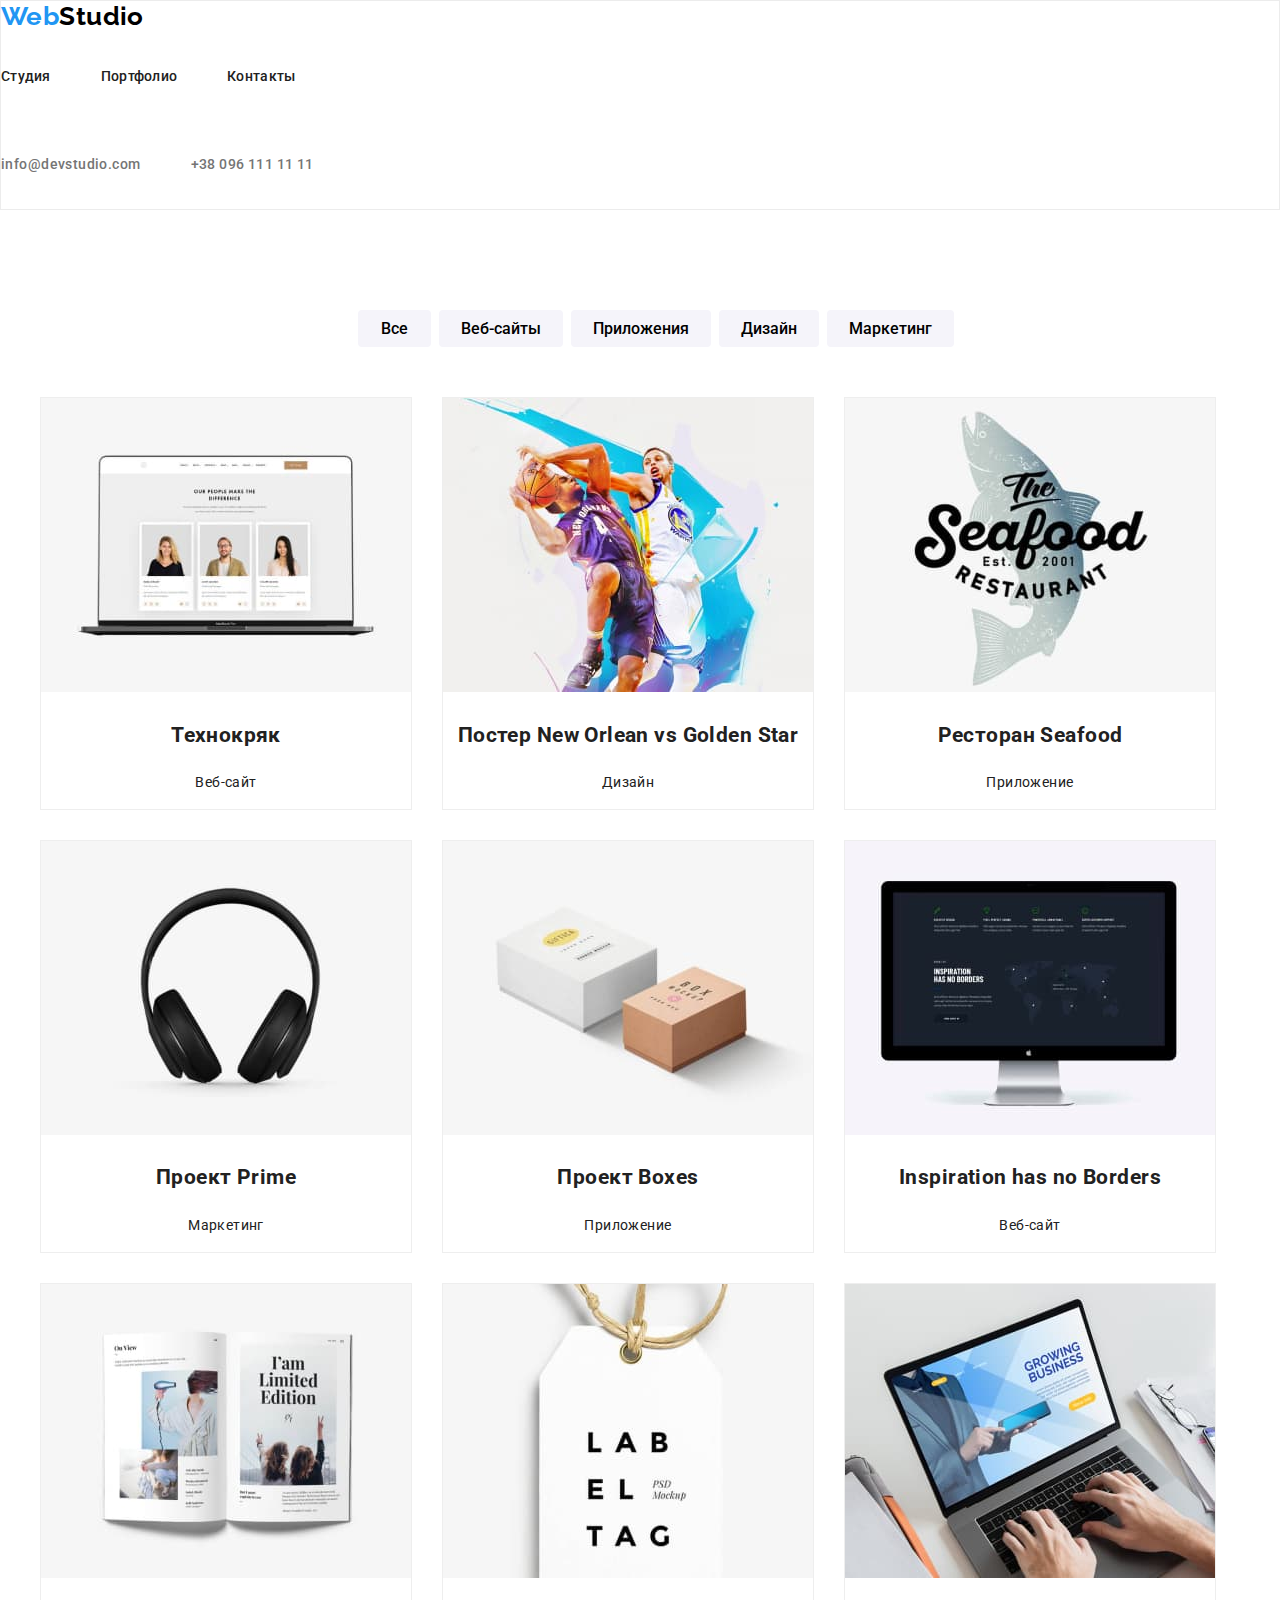
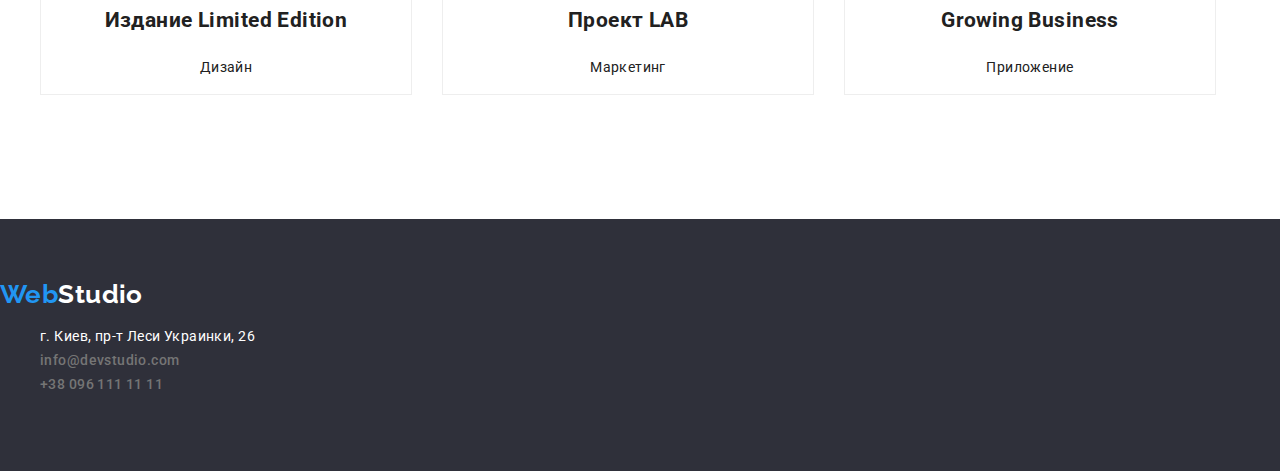
==== portfolio.html @ 0e5ea3fd "change css" ====
<!DOCTYPE html>
<html lang="en">
<head>
    <meta charset="UTF-8">
    <meta http-equiv="X-UA-Compatible" content="IE=edge">
    <meta name="viewport" content="width=device-width, initial-scale=1.0">
    <title>Document</title>
    <link rel="preconnect" href="https://fonts.googleapis.com">
    <link rel="preconnect" href="https://fonts.gstatic.com" crossorigin>
    <link href="https://fonts.googleapis.com/css2?family=Raleway:wght@700&family=Roboto:wght@400;500;700;900&display=swap" rel="stylesheet">
    <link rel="stylesheet" href="https://cdnjs.cloudflare.com/ajax/libs/modern-normalize/1.1.0/modern-normalize.min.css">
    <link rel="stylesheet" href="./css/styles.css">
</head>
<body>
    <header class="header-redact">
        <div class="container">
            <nav>
                <a href="./index.html" class="logo">Web<span class="logo-two">Studio</span></a>
                <ul class="header-list">
                    <li class="item"><a href="./index.html" class="header-buttons">Студия</a></li>
                    <li class="item"><a href="./portfolio.html" class="header-buttons">Портфолио</a></li>
                    <li class="item"><a href="#" class="header-buttons">Контакты</a></li>
                </ul>
            </nav>
            <ul class="header-list-two">
                <li class="item"><a href="mailto:info@devstudio.com" class="email">info@devstudio.com</a></li>
                <li class="phone-contacts"><a href="tel:+380961111111" class="phone">+38 096 111 11 11</a></li>
            </ul>
        </div>
    </header>

    <section class="our-works-list">
        <h1 class="visually-hidden">Наши работы</h1>
        <ul class="list-ptf">
            <li><button type="button" class="buttons-ptf">Все</button></li>

            <li><button type="button" class="buttons-ptf">Веб-сайты</button></li>

            <li><button type="button" class="buttons-ptf">Приложения</button></li>

            <li><button type="button" class="buttons-ptf">Дизайн</button></li>

            <li><button type="button" class="buttons-ptf">Маркетинг</button></li>
        </ul>

        <div class="container">
            <ul class="works-list">
                <li class="works-list-item"><img src="./images/portf1.jpg" alt="Ноутбук с открытым веб-сайтом" width="370" height="294">
                            <h2>Технокряк</h2>
                            <p class="colour-type-of-work">Веб-сайт</p>
                </li>
                <li class="works-list-item"><img src="./images/portf2.jpg" alt="Два баскетболиста на постере" width="370" height="294">
                            <h2>Постер New Orlean vs Golden Star</h2>
                            <p class="colour-type-of-work">Дизайн</p>
                </li>
                <li class="works-list-item"><img src="./images/portf3.jpg" alt="Логотип ресторана морской еды" width="370" height="294">
                            <h2>Ресторан Seafood</h2>
                            <p class="colour-type-of-work">Приложение</p>
                </li>
                <li class="works-list-item"><img src="./images/portf4.jpg" alt="Наушники" width="370" height="294">
                            <h2>Проект Prime</h2>
                            <p class="colour-type-of-work">Маркетинг</p>
                </li>
                <li class="works-list-item"><img src="./images/portf5.jpg" alt="Две коробки одна перед другой" width="370" height="294">
                            <h2>Проект Boxes</h2>
                            <p class="colour-type-of-work">Приложение</p>
                </li>
                <li class="works-list-item"><img src="./images/portf6.jpg" alt="Макбук с открытым веб-сайтом" width="370" height="294">
                            <h2>Inspiration has no Borders</h2>
                            <p class="colour-type-of-work">Веб-сайт</p>
                </li>
                <li class="works-list-item"><img src="./images/portf7.jpg" alt="Открытый глянцевый журнал" width="370" height="294">
                            <h2>Издание Limited Edition</h2>
                            <p class="colour-type-of-work">Дизайн</p>
                </li>
                <li class="works-list-item"><img src="./images/portf8.jpg" alt="Бирка с примером дизайна" width="370" height="294">
                            <h2>Проект LAB</h2>
                            <p class="colour-type-of-work">Маркетинг</p>
                </li>
                <li class="works-list-item"><img src="./images/portf9.jpg" alt="Человек перед открытым ноутбуком с примером сайта" width="370" height="294">
                            <h2>Growing Business</h2>
                            <p class="colour-type-of-work">Приложение</p>
                </li>
            </ul>
        </div>
    </section>

    <footer class="section-footer">
        <div class="container">
            <a href="./index.html" class="logo">Web<span class="logo-three">Studio</span></a>
            <address>
                <ul class="footer-list">
                    <li><a href="https://goo.gl/maps/CPtrU1FHBa2aNyZL9" target="_blank" rel="noopener noreferrer nofollow"
                            class="where">г. Киев, пр-т Леси Украинки, 26</a></li>
                    <li><a href="mailto:info@devstudio.com" class="email">info@devstudio.com</a></li>
                    <li><a href="tel:+380961111111" class="phone">+38 096 111 11 11</a></li>
                </ul>
            </address>
        </div>
    </footer>
</body>
</html>
---- css/styles.css ----
:root {
    --primary-text-colour: #212121;
    --accent-text-colour: #2196F3;
    --background-colour: #FFFFFF;
    --black-colour: #000;
    --grey-colour: #2F303A;
    --light-grey-colour: #757575;
    --for-one-white: #F5F4FA;
    --smth-grey: #EEEEEE;
    --for-header: #ECECEC;
}
body {
    background-color: var(--background-colour);
    color: var(--primary-text-colour);
    font-family: 'Roboto', sans-serif;
    font-size: 14px;
    line-height: 1.71;
    letter-spacing: 0.03em;
}

a {
    text-decoration: none;
}
.header-redact {
    border: 1px solid var(--for-header);
}
.logo {
    font-family: 'Raleway', sans-serif;
    font-weight: 700;
    font-size: 26px;
    line-height: 1.19;
    color: var(--accent-text-colour);
}

.logo-two {
    color: var(--black-colour);
}

.logo-three {
    color: var(--background-colour);
}
.hero {
    background-color: var(--grey-colour);
    text-align: center;
    padding-bottom: 200px;
}


.order {
    display: inline-block;
    font-size: 16px;
    font-weight: 700;
    line-height: 1.875;
    cursor: pointer;
    background-color: var(--accent-text-colour);
    color: var(--background-colour);
    border: 1px transparent;
    padding: 10px 32px;
    min-width: 216px;
}

.order:hover, 
.order:focus {
    background: #188CE8;
    box-shadow: 0px 4px 4px rgba(0, 0, 0, 0.15);
    border-radius: 4px;
}

.decidions {
    font-weight: 900;
    font-size: 44px;
    line-height: 1.4;   
    letter-spacing: 0.06em;
    text-transform: uppercase;
    color: var(--background-colour);
    background-color: var(--grey-colour);
    margin-top: 0px;
    margin-bottom: 30px;
    padding-top: 200px;
}

ul {
    list-style: none;
}


.header-list {
    margin: 0;
    padding: 0;
    padding-top: 32px;
    padding-bottom: 32px;
    display: block;
    display: flex;
}

.header-list-two {
    margin: 0;
    padding: 0;
    padding-top: 32px;
    padding-bottom: 32px;
    display: block;
    display: flex;
}

.header-list .item {
    margin-right: 50px;
}

.header-list .item:last-child {
    margin-right: 0;
}

.header-list .phone-contacts {
    margin-right: 0;
}

.header-list:hover, 
.header-list:focus,
.footer-list:hover
.footer-list:focus {
    color: var(--accent-text-colour);
}


.header-list-two .item {
    margin-right: 50px;
}

.header-list-two:hover, 
.header-list-two:focus {
    color: var(--accent-text-colour);
}

.header-buttons {
    font-weight: 500;
    font-size: 14px;
    line-height: 1.14;
    letter-spacing: 0.02em;
    color: var(--primary-text-colour);
    padding-top: 32px;
    padding-bottom: 32px;

}
.header-buttons:hover, 
.header-buttons:focus {
    color: var(--accent-text-colour);
}


.phone, .email {
    color: var(--light-grey-colour);
    font-weight: 500;
}

.phone:focus,
.phone:hover{
    color: var(--accent-text-colour);
}

.email:focus, 
.email:hover {
    color: var(--accent-text-colour);
}
.p-text {
    font-weight: 400;
    font-size: 14px;
    line-height: 1.7;
    color: var(--light-grey-colour);
    text-align: center;
}

.our-works-list {
    margin-bottom: 94px;
}
.our-team, .what-we-do, .nashi-osobennosti {
    font-weight: 700;
    font-size: 36px;
    line-height: 1.7;
    text-align: center;
    margin-top: 0;
    margin-bottom: 50px;
    padding-top: 94px;
}
.section-what-we-do {
    margin-bottom: 94px;
}

.ot-list {
    display: flex;
    padding-bottom: 94px;
}

.ot-list .team-item {
    margin-right: 30px;
}


.team-item {
    box-shadow: 0px 1px 3px rgba(0, 0, 0, 0.12), 0px 1px 1px rgba(0, 0, 0, 0.14), 0px 2px 1px rgba(0, 0, 0, 0.2);
    border-radius: 0px 0px 4px 4px;
}
.wwd-list {
    display: flex;
    margin-bottom: 0;
}

.wwd-list .photoes {
    margin-right: 30px;
}

.wwd-list .photoes:last-child {
    margin-right: 0px;
}

.visually-hidden {
    position: absolute;
    white-space: nowrap;
    width: 1px;
    height: 1px;
    overflow: hidden;
    border: 0;
    padding: 0;
    clip: rect(0 0 0 0);
    clip-path: inset(50%);
    margin: -1px;
}

.container {
    width: 1400px;
    margin: 0 auto;
}

.section-of-team {
    background-color: var(--for-one-white);
}

.name-surname {
    font-weight: 500;
    font-size: 16px;
    line-height: 1.19;
    text-align: center;
}

.team-item {
    background-color: var(--background-colour);
}

.na-os-list {
    display: flex;
    padding-top: 94px;
    margin-top: 0;
}
.our-sp {
    margin-top: 0;
    font-weight: 700;
    font-size: 14px;
    line-height: 1.14;
    text-transform: uppercase;
    text-align: center;
}

.footer-list {
    font-style: normal;
}
.section-footer {
    background-color: var(--grey-colour);
    padding-top: 60px;
    padding-bottom: 60px;
}
.where {
    font-size: 14px;
    line-height: 1.7;
    color: var(--background-colour);
    background-color: var(--grey-colour);
}

.where:hover, .where:focus {
    color: var(--accent-text-colour);
}

.list-ptf {
    display: flex;
    margin-top: 100px;
    margin-bottom: 50px;
    justify-content: center;
}

.list-ptf button {
    margin-right: 8px;
}
.buttons-ptf {
    display: inline-block;
    cursor: pointer;
    font-size: 16px;
    line-height: 1.6;
    font-weight: 500;
    text-align: center;
    font-family: inherit;
    background-color: var(--for-one-white);
    border: 1px transparent;
    border-radius: 4px;
    padding: 6px 22px;
    min-width: 73px;
}

.works-list {
    display: flex;
    flex-wrap: wrap;
    text-align: center;
}

.works-list .works-list-item {
    margin-right: 30px;
    margin-bottom: 30px;
    border: 1px solid var(--smth-grey);
}
.buttons-ptf:hover,
.buttons-ptf:focus {
    background-color: var(--accent-text-colour);
    color: var(--background-colour);
    box-shadow: 0px 3px 1px rgba(0, 0, 0, 0.1);

}

.colour-type-of-work {
    column-rule-color: var(--light-grey-colour);
}
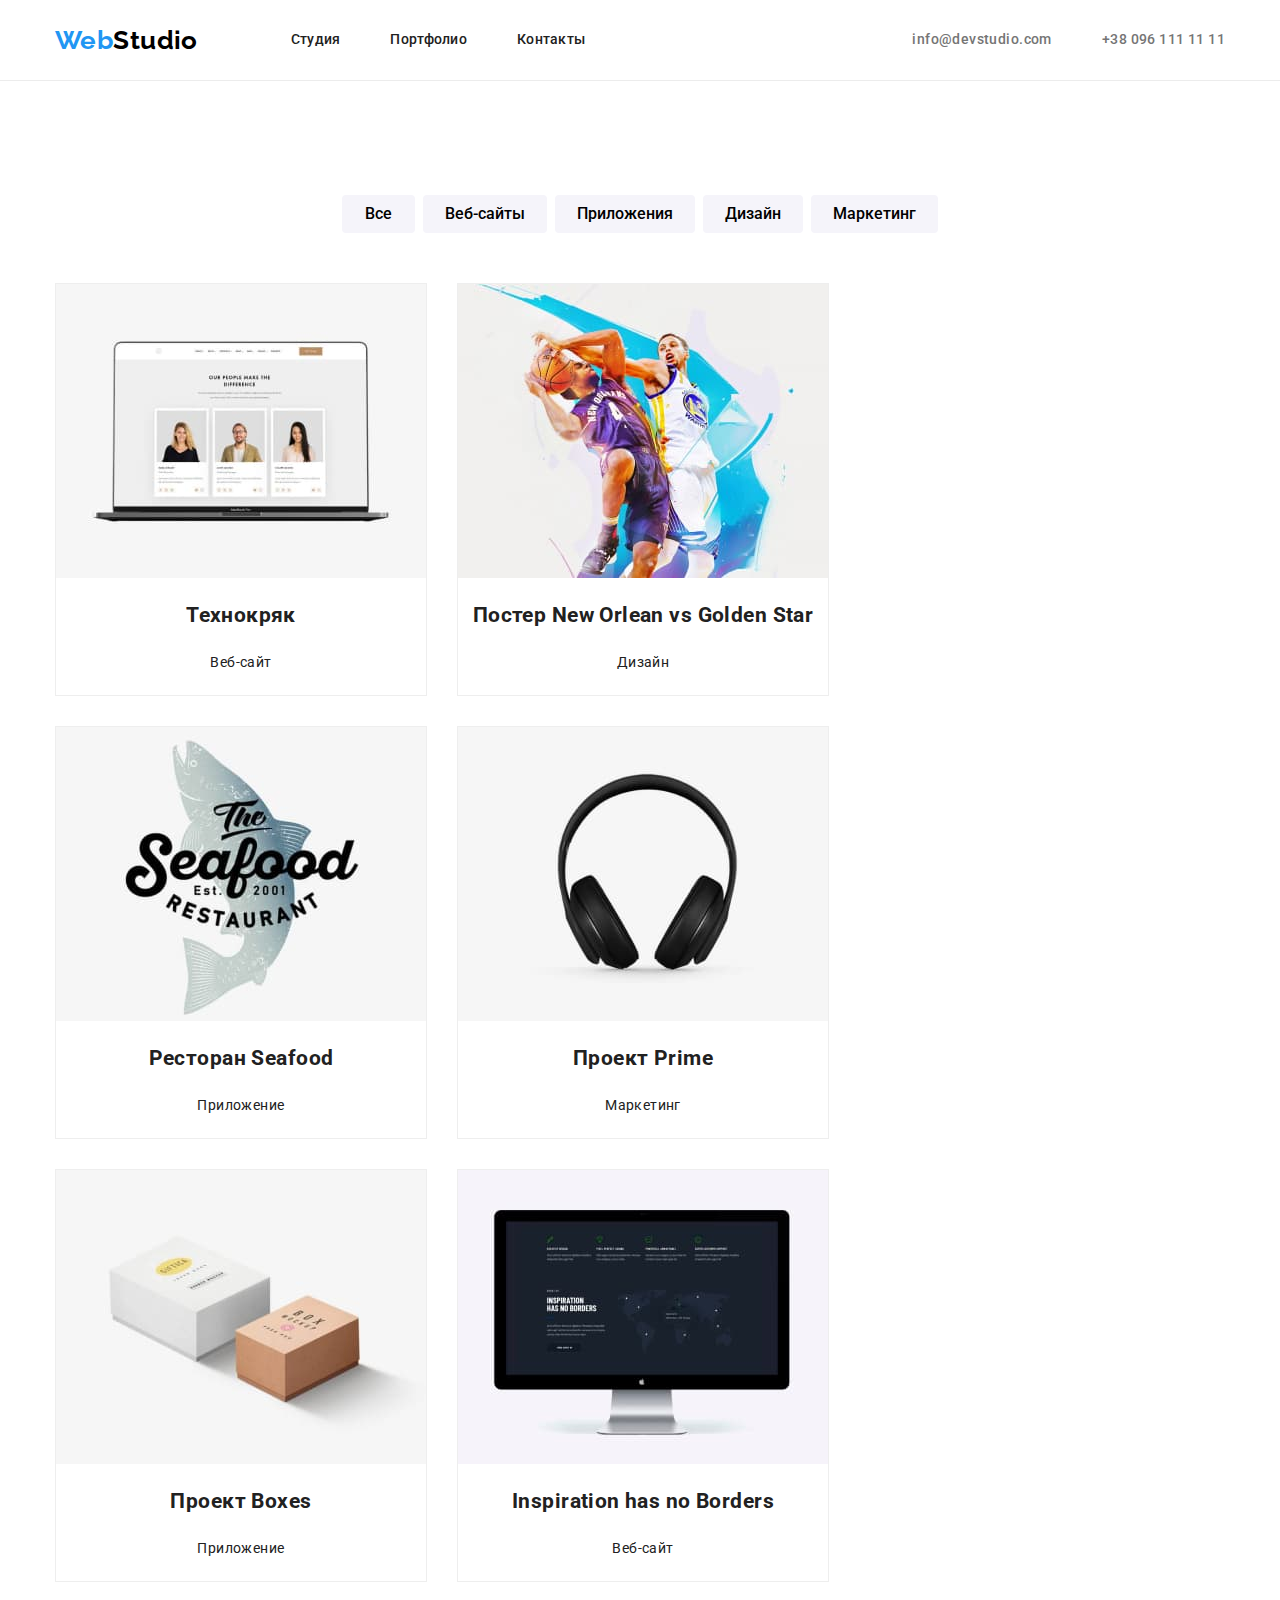
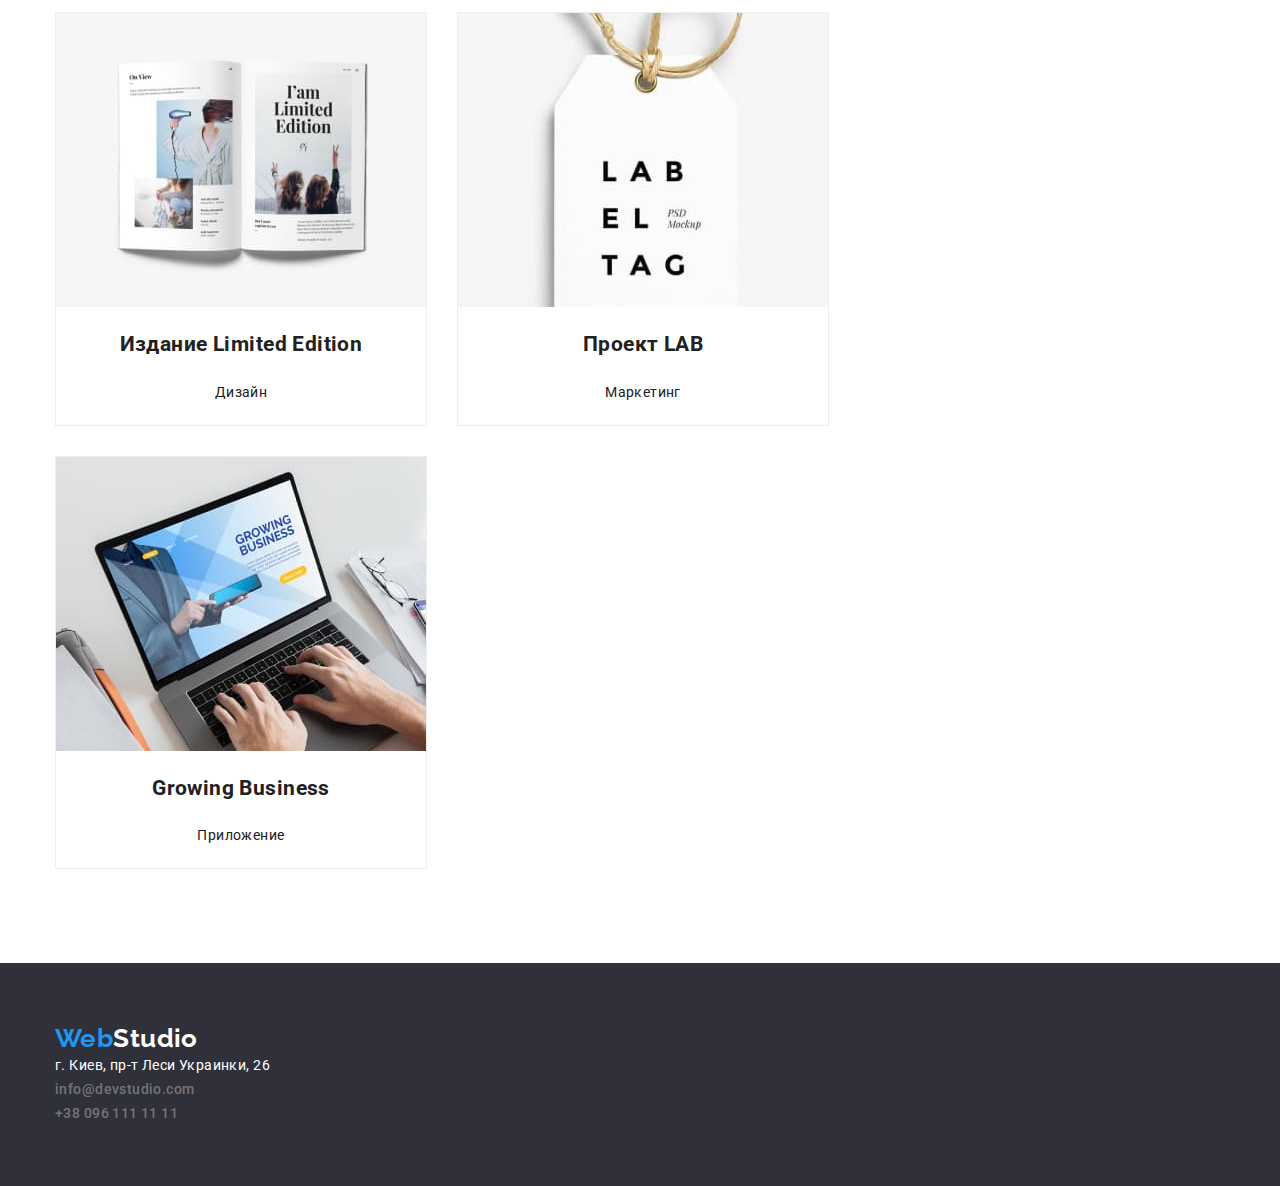
==== commit 85e58c53: "edit css + html" ====
--- a/portfolio.html
+++ b/portfolio.html
@@ -14,7 +14,7 @@
 <body>
     <header class="header-redact">
         <div class="container">
-            <nav>
+            <nav class="nav-redact">
                 <a href="./index.html" class="logo">Web<span class="logo-two">Studio</span></a>
                 <ul class="header-list">
                     <li class="item"><a href="./index.html" class="header-buttons">Студия</a></li>
@@ -29,61 +29,90 @@
         </div>
     </header>
 
-    <section class="our-works-list">
-        <h1 class="visually-hidden">Наши работы</h1>
-        <ul class="list-ptf">
-            <li><button type="button" class="buttons-ptf">Все</button></li>
-
-            <li><button type="button" class="buttons-ptf">Веб-сайты</button></li>
-
-            <li><button type="button" class="buttons-ptf">Приложения</button></li>
-
-            <li><button type="button" class="buttons-ptf">Дизайн</button></li>
-
-            <li><button type="button" class="buttons-ptf">Маркетинг</button></li>
-        </ul>
-
-        <div class="container">
-            <ul class="works-list">
-                <li class="works-list-item"><img src="./images/portf1.jpg" alt="Ноутбук с открытым веб-сайтом" width="370" height="294">
-                            <h2>Технокряк</h2>
-                            <p class="colour-type-of-work">Веб-сайт</p>
-                </li>
-                <li class="works-list-item"><img src="./images/portf2.jpg" alt="Два баскетболиста на постере" width="370" height="294">
-                            <h2>Постер New Orlean vs Golden Star</h2>
-                            <p class="colour-type-of-work">Дизайн</p>
-                </li>
-                <li class="works-list-item"><img src="./images/portf3.jpg" alt="Логотип ресторана морской еды" width="370" height="294">
-                            <h2>Ресторан Seafood</h2>
-                            <p class="colour-type-of-work">Приложение</p>
-                </li>
-                <li class="works-list-item"><img src="./images/portf4.jpg" alt="Наушники" width="370" height="294">
-                            <h2>Проект Prime</h2>
-                            <p class="colour-type-of-work">Маркетинг</p>
-                </li>
-                <li class="works-list-item"><img src="./images/portf5.jpg" alt="Две коробки одна перед другой" width="370" height="294">
-                            <h2>Проект Boxes</h2>
-                            <p class="colour-type-of-work">Приложение</p>
-                </li>
-                <li class="works-list-item"><img src="./images/portf6.jpg" alt="Макбук с открытым веб-сайтом" width="370" height="294">
-                            <h2>Inspiration has no Borders</h2>
-                            <p class="colour-type-of-work">Веб-сайт</p>
-                </li>
-                <li class="works-list-item"><img src="./images/portf7.jpg" alt="Открытый глянцевый журнал" width="370" height="294">
-                            <h2>Издание Limited Edition</h2>
-                            <p class="colour-type-of-work">Дизайн</p>
-                </li>
-                <li class="works-list-item"><img src="./images/portf8.jpg" alt="Бирка с примером дизайна" width="370" height="294">
-                            <h2>Проект LAB</h2>
-                            <p class="colour-type-of-work">Маркетинг</p>
-                </li>
-                <li class="works-list-item"><img src="./images/portf9.jpg" alt="Человек перед открытым ноутбуком с примером сайта" width="370" height="294">
-                            <h2>Growing Business</h2>
-                            <p class="colour-type-of-work">Приложение</p>
-                </li>
-            </ul>
-        </div>
-    </section>
+        <main>
+            <section class="our-works-list">
+                <div class="container">
+                    <h1 class="visually-hidden">Наши работы</h1>
+                    <ul class="list-ptf">
+                        <li class="li-list-ptf"><button type="button" class="buttons-ptf">Все</button></li>
+            
+                        <li class="li-list-ptf"><button type="button" class="buttons-ptf">Веб-сайты</button></li>
+            
+                        <li class="li-list-ptf"><button type="button" class="buttons-ptf">Приложения</button></li>
+            
+                        <li class="li-list-ptf"><button type="button" class="buttons-ptf">Дизайн</button></li>
+            
+                        <li class="li-list-ptf"><button type="button" class="buttons-ptf">Маркетинг</button></li>
+                    </ul>
+            
+                
+                    <ul class="works-list">
+                        <li class="works-list-item"><img src="./images/portf1.jpg" alt="Ноутбук с открытым веб-сайтом" width="370"
+                                height="294">
+                            <div class="div-wl">
+                                <h2>Технокряк</h2>
+                                <p class="colour-type-of-work">Веб-сайт</p>
+                            </div>
+                        </li>
+                        <li class="works-list-item"><img src="./images/portf2.jpg" alt="Два баскетболиста на постере" width="370"
+                                height="294">
+                            <div class="div-wl">
+                                <h2>Постер New Orlean vs Golden Star</h2>
+                                <p class="colour-type-of-work">Дизайн</p>
+                            </div>
+                        </li>
+                        <li class="works-list-item"><img src="./images/portf3.jpg" alt="Логотип ресторана морской еды" width="370"
+                                height="294">
+                            <div class="div-wl">
+                                <h2>Ресторан Seafood</h2>
+                                <p class="colour-type-of-work">Приложение</p>
+                            </div>
+                        </li>
+                        <li class="works-list-item"><img src="./images/portf4.jpg" alt="Наушники" width="370" height="294">
+                            <div class="div-wl">
+                                <h2>Проект Prime</h2>
+                                <p class="colour-type-of-work">Маркетинг</p>
+                            </div>
+                        </li>
+                        <li class="works-list-item"><img src="./images/portf5.jpg" alt="Две коробки одна перед другой" width="370"
+                                height="294">
+                            <div class="div-wl">
+                                <h2>Проект Boxes</h2>
+                                <p class="colour-type-of-work">Приложение</p>
+                            </div>
+                        </li>
+                        <li class="works-list-item"><img src="./images/portf6.jpg" alt="Макбук с открытым веб-сайтом" width="370"
+                                height="294">
+                            <div class="div-wl">
+                                <h2>Inspiration has no Borders</h2>
+                                <p class="colour-type-of-work">Веб-сайт</p>
+                            </div>
+                        </li>
+                        <li class="works-list-item"><img src="./images/portf7.jpg" alt="Открытый глянцевый журнал" width="370"
+                                height="294">
+                            <div class="div-wl">
+                                <h2>Издание Limited Edition</h2>
+                                <p class="colour-type-of-work">Дизайн</p>
+                            </div>
+                        </li>
+                        <li class="works-list-item"><img src="./images/portf8.jpg" alt="Бирка с примером дизайна" width="370"
+                                height="294">
+                            <div class="div-wl">
+                                <h2>Проект LAB</h2>
+                                <p class="colour-type-of-work">Маркетинг</p>
+                            </div>
+                        </li>
+                        <li class="works-list-item"><img src="./images/portf9.jpg"
+                                alt="Человек перед открытым ноутбуком с примером сайта" width="370" height="294">
+                            <div class="div-wl">
+                                <h2>Growing Business</h2>
+                                <p class="colour-type-of-work">Приложение</p>
+                            </div>
+                        </li>
+                    </ul>
+                </div>
+            </section>
+        </main>
 
     <footer class="section-footer">
         <div class="container">
--- a/css/styles.css
+++ b/css/styles.css
@@ -21,8 +21,15 @@
 a {
     text-decoration: none;
 }
+
+img {
+    display: block;
+    max-width: 100%;
+    height: auto;
+}
+
 .header-redact {
-    border: 1px solid var(--for-header);
+    border-bottom: 1px solid var(--for-header);
 }
 .logo {
     font-family: 'Raleway', sans-serif;
@@ -30,19 +37,28 @@
     font-size: 26px;
     line-height: 1.19;
     color: var(--accent-text-colour);
+    display: block;
+    display: flex;
+
 }
 
 .logo-two {
     color: var(--black-colour);
+    margin-right: 93px;
+    display: flex;
+    
 }
 
 .logo-three {
     color: var(--background-colour);
-}
+    margin-bottom: 20;
+}
+
 .hero {
     background-color: var(--grey-colour);
     text-align: center;
     padding-bottom: 200px;
+    padding-top: 200px;
 }
 
 
@@ -57,13 +73,14 @@
     border: 1px transparent;
     padding: 10px 32px;
     min-width: 216px;
+    border-radius: 4px;
 }
 
 .order:hover, 
 .order:focus {
     background: #188CE8;
     box-shadow: 0px 4px 4px rgba(0, 0, 0, 0.15);
-    border-radius: 4px;
+
 }
 
 .decidions {
@@ -76,7 +93,8 @@
     background-color: var(--grey-colour);
     margin-top: 0px;
     margin-bottom: 30px;
-    padding-top: 200px;
+
+
 }
 
 ul {
@@ -87,19 +105,17 @@
 .header-list {
     margin: 0;
     padding: 0;
-    padding-top: 32px;
-    padding-bottom: 32px;
     display: block;
     display: flex;
+    align-items: center;
 }
 
 .header-list-two {
     margin: 0;
     padding: 0;
-    padding-top: 32px;
-    padding-bottom: 32px;
     display: block;
     display: flex;
+    align-items: center;
 }
 
 .header-list .item {
@@ -139,6 +155,7 @@
     color: var(--primary-text-colour);
     padding-top: 32px;
     padding-bottom: 32px;
+    display: inline-block;
 
 }
 .header-buttons:hover, 
@@ -150,6 +167,7 @@
 .phone, .email {
     color: var(--light-grey-colour);
     font-weight: 500;
+    display: inline-block;
 }
 
 .phone:focus,
@@ -161,6 +179,7 @@
 .email:hover {
     color: var(--accent-text-colour);
 }
+
 .p-text {
     font-weight: 400;
     font-size: 14px;
@@ -169,8 +188,22 @@
     text-align: center;
 }
 
+.p-textns {
+    font-weight: 400;
+    font-size: 14px;
+    line-height: 1.7;
+    color: var(--light-grey-colour);
+    text-align: center; 
+    margin-bottom: 0;
+}
+
+.section-osobennosti {
+    padding-top: 94px;
+}
+
 .our-works-list {
-    margin-bottom: 94px;
+    padding-bottom: 94px;
+    padding-top: 100px;
 }
 .our-team, .what-we-do, .nashi-osobennosti {
     font-weight: 700;
@@ -179,15 +212,15 @@
     text-align: center;
     margin-top: 0;
     margin-bottom: 50px;
+}
+.section-what-we-do {
+    padding-bottom: 94px;
     padding-top: 94px;
-}
-.section-what-we-do {
-    margin-bottom: 94px;
+
 }
 
 .ot-list {
     display: flex;
-    padding-bottom: 94px;
 }
 
 .ot-list .team-item {
@@ -202,6 +235,8 @@
 .wwd-list {
     display: flex;
     margin-bottom: 0;
+    margin-top: 0;
+    padding-left: 0;
 }
 
 .wwd-list .photoes {
@@ -226,12 +261,36 @@
 }
 
 .container {
-    width: 1400px;
+    width: 1200px;
+    padding-left: 15px;
+    padding-right: 15px;
     margin: 0 auto;
+}
+
+.nav-redact {
+    margin-right: auto;
+    display: flex;
+    align-items: center;
+}
+
+.header-redact .container {
+    display: flex;
+    align-items: center;
 }
 
 .section-of-team {
     background-color: var(--for-one-white);
+    padding-top: 94px;
+    padding-bottom: 94px;
+    margin-left: 0;
+    margin-bottom: 0;
+    margin-top: 0;
+}
+
+.name-role {
+    padding-top: 30px;
+    padding-bottom: 30px;
+
 }
 
 .name-surname {
@@ -239,6 +298,7 @@
     font-size: 16px;
     line-height: 1.19;
     text-align: center;
+    margin-top: 0;
 }
 
 .team-item {
@@ -247,21 +307,32 @@
 
 .na-os-list {
     display: flex;
-    padding-top: 94px;
-    margin-top: 0;
-}
+    padding-left: 0px;
+}
+
+.li-na-os-list {
+    margin-right: 30px;
+}
+
 .our-sp {
     margin-top: 0;
     font-weight: 700;
     font-size: 14px;
     line-height: 1.14;
     text-transform: uppercase;
-    text-align: center;
 }
 
 .footer-list {
     font-style: normal;
-}
+    margin: 0;
+    padding: 0;
+
+}
+
+.footer-list .where .email {
+    margin-bottom: 9px;
+}
+
 .section-footer {
     background-color: var(--grey-colour);
     padding-top: 60px;
@@ -280,13 +351,17 @@
 
 .list-ptf {
     display: flex;
-    margin-top: 100px;
     margin-bottom: 50px;
+    padding-left: 0;
     justify-content: center;
 }
 
-.list-ptf button {
+.list-ptf .li-list-ptf {
     margin-right: 8px;
+}
+
+.list-ptf :last-child {
+    margin-right: 0;
 }
 .buttons-ptf {
     display: inline-block;
@@ -307,6 +382,10 @@
     display: flex;
     flex-wrap: wrap;
     text-align: center;
+    margin: 0;
+    padding: 0;
+    margin-right: -30px;
+    margin-bottom: -30px;
 }
 
 .works-list .works-list-item {
@@ -314,6 +393,12 @@
     margin-bottom: 30px;
     border: 1px solid var(--smth-grey);
 }
+
+.div-wl {
+    margin-top: 20px;
+    margin-bottom: 20px;
+}
+
 .buttons-ptf:hover,
 .buttons-ptf:focus {
     background-color: var(--accent-text-colour);
@@ -324,4 +409,5 @@
 
 .colour-type-of-work {
     column-rule-color: var(--light-grey-colour);
-}
+    margin: 0;
+}
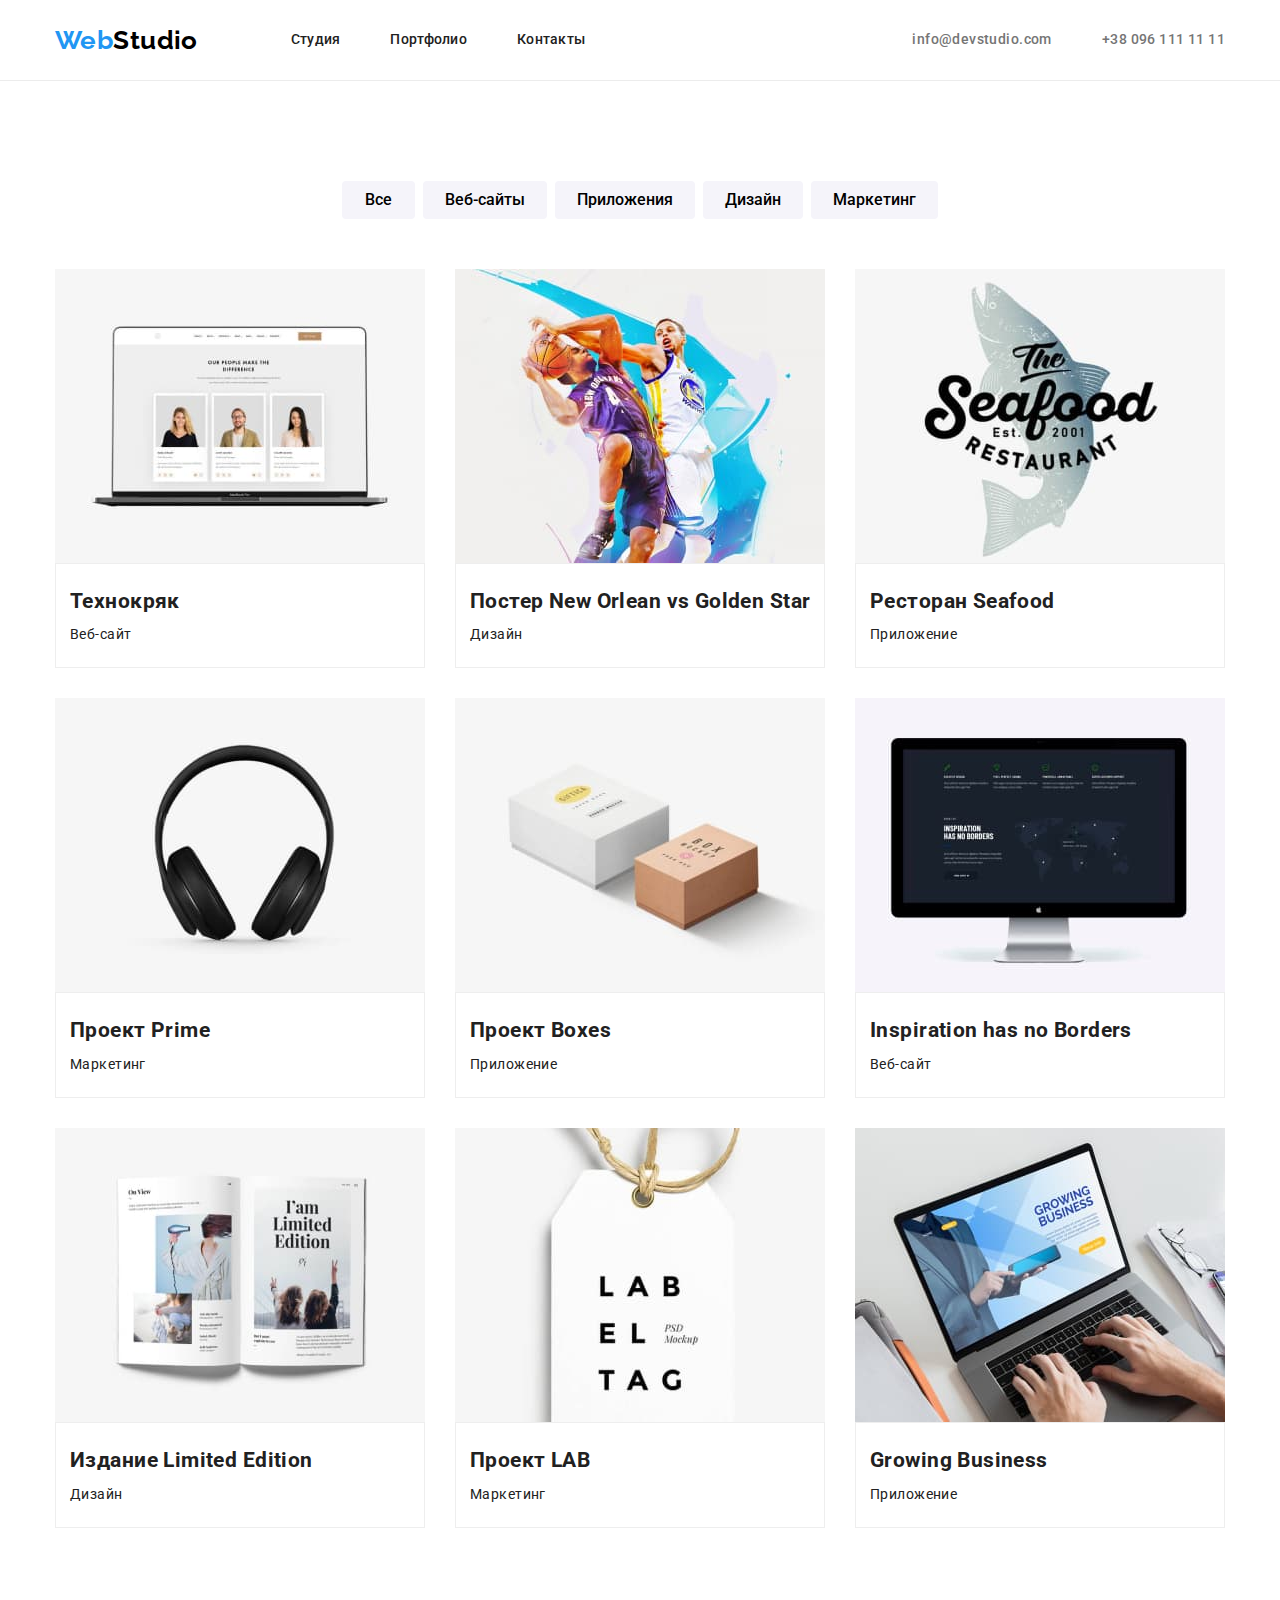
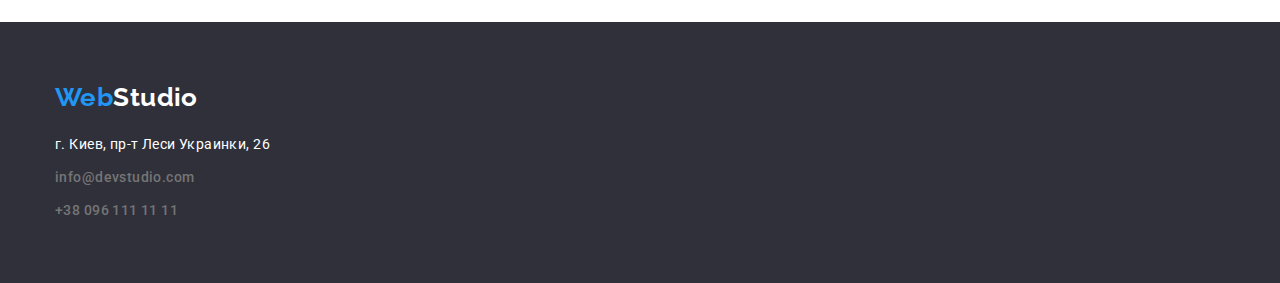
==== commit a7c3f9c7: "edit html + css" ====
--- a/portfolio.html
+++ b/portfolio.html
@@ -50,62 +50,62 @@
                         <li class="works-list-item"><img src="./images/portf1.jpg" alt="Ноутбук с открытым веб-сайтом" width="370"
                                 height="294">
                             <div class="div-wl">
-                                <h2>Технокряк</h2>
+                                <h2 class="h2-div-wl">Технокряк</h2>
                                 <p class="colour-type-of-work">Веб-сайт</p>
                             </div>
                         </li>
                         <li class="works-list-item"><img src="./images/portf2.jpg" alt="Два баскетболиста на постере" width="370"
                                 height="294">
                             <div class="div-wl">
-                                <h2>Постер New Orlean vs Golden Star</h2>
+                                <h2 class="h2-div-wl">Постер New Orlean vs Golden Star</h2>
                                 <p class="colour-type-of-work">Дизайн</p>
                             </div>
                         </li>
                         <li class="works-list-item"><img src="./images/portf3.jpg" alt="Логотип ресторана морской еды" width="370"
                                 height="294">
                             <div class="div-wl">
-                                <h2>Ресторан Seafood</h2>
+                                <h2 class="h2-div-wl">Ресторан Seafood</h2>
                                 <p class="colour-type-of-work">Приложение</p>
                             </div>
                         </li>
                         <li class="works-list-item"><img src="./images/portf4.jpg" alt="Наушники" width="370" height="294">
                             <div class="div-wl">
-                                <h2>Проект Prime</h2>
+                                <h2 class="h2-div-wl">Проект Prime</h2>
                                 <p class="colour-type-of-work">Маркетинг</p>
                             </div>
                         </li>
                         <li class="works-list-item"><img src="./images/portf5.jpg" alt="Две коробки одна перед другой" width="370"
                                 height="294">
                             <div class="div-wl">
-                                <h2>Проект Boxes</h2>
+                                <h2 class="h2-div-wl">Проект Boxes</h2>
                                 <p class="colour-type-of-work">Приложение</p>
                             </div>
                         </li>
                         <li class="works-list-item"><img src="./images/portf6.jpg" alt="Макбук с открытым веб-сайтом" width="370"
                                 height="294">
                             <div class="div-wl">
-                                <h2>Inspiration has no Borders</h2>
+                                <h2 class="h2-div-wl">Inspiration has no Borders</h2>
                                 <p class="colour-type-of-work">Веб-сайт</p>
                             </div>
                         </li>
                         <li class="works-list-item"><img src="./images/portf7.jpg" alt="Открытый глянцевый журнал" width="370"
                                 height="294">
                             <div class="div-wl">
-                                <h2>Издание Limited Edition</h2>
+                                <h2 class="h2-div-wl">Издание Limited Edition</h2>
                                 <p class="colour-type-of-work">Дизайн</p>
                             </div>
                         </li>
                         <li class="works-list-item"><img src="./images/portf8.jpg" alt="Бирка с примером дизайна" width="370"
                                 height="294">
                             <div class="div-wl">
-                                <h2>Проект LAB</h2>
+                                <h2 class="h2-div-wl">Проект LAB</h2>
                                 <p class="colour-type-of-work">Маркетинг</p>
                             </div>
                         </li>
                         <li class="works-list-item"><img src="./images/portf9.jpg"
                                 alt="Человек перед открытым ноутбуком с примером сайта" width="370" height="294">
                             <div class="div-wl">
-                                <h2>Growing Business</h2>
+                                <h2 class="h2-div-wl">Growing Business</h2>
                                 <p class="colour-type-of-work">Приложение</p>
                             </div>
                         </li>
@@ -119,9 +119,9 @@
             <a href="./index.html" class="logo">Web<span class="logo-three">Studio</span></a>
             <address>
                 <ul class="footer-list">
-                    <li><a href="https://goo.gl/maps/CPtrU1FHBa2aNyZL9" target="_blank" rel="noopener noreferrer nofollow"
+                    <li class="li-fl"><a href="https://goo.gl/maps/CPtrU1FHBa2aNyZL9" target="_blank" rel="noopener noreferrer nofollow"
                             class="where">г. Киев, пр-т Леси Украинки, 26</a></li>
-                    <li><a href="mailto:info@devstudio.com" class="email">info@devstudio.com</a></li>
+                    <li class="li-fl"><a href="mailto:info@devstudio.com" class="email">info@devstudio.com</a></li>
                     <li><a href="tel:+380961111111" class="phone">+38 096 111 11 11</a></li>
                 </ul>
             </address>
--- a/css/styles.css
+++ b/css/styles.css
@@ -37,21 +37,22 @@
     font-size: 26px;
     line-height: 1.19;
     color: var(--accent-text-colour);
+    margin-right: 93px;
     display: block;
     display: flex;
+
 
 }
 
 .logo-two {
     color: var(--black-colour);
-    margin-right: 93px;
     display: flex;
     
 }
 
 .logo-three {
     color: var(--background-colour);
-    margin-bottom: 20;
+    margin-bottom: 20px;
 }
 
 .hero {
@@ -98,6 +99,7 @@
 }
 
 ul {
+    margin: 0;
     list-style: none;
 }
 
@@ -185,7 +187,7 @@
     font-size: 14px;
     line-height: 1.7;
     color: var(--light-grey-colour);
-    text-align: center;
+    margin: 0;
 }
 
 .p-textns {
@@ -194,7 +196,7 @@
     line-height: 1.7;
     color: var(--light-grey-colour);
     text-align: center; 
-    margin-bottom: 0;
+    margin: 0;
 }
 
 .section-osobennosti {
@@ -225,6 +227,10 @@
 
 .ot-list .team-item {
     margin-right: 30px;
+}
+
+.team-item :last-child {
+    margin-right: 0;
 }
 
 
@@ -267,6 +273,10 @@
     margin: 0 auto;
 }
 
+.hero-container {
+    width: 696px;
+}
+
 .nav-redact {
     margin-right: auto;
     display: flex;
@@ -329,7 +339,7 @@
 
 }
 
-.footer-list .where .email {
+.li-fl {
     margin-bottom: 9px;
 }
 
@@ -389,14 +399,23 @@
 }
 
 .works-list .works-list-item {
+    width: 370px;
     margin-right: 30px;
     margin-bottom: 30px;
+
+}
+
+.div-wl {
+    padding-top: 20px;
+    padding-bottom: 20px;
     border: 1px solid var(--smth-grey);
 }
 
-.div-wl {
-    margin-top: 20px;
-    margin-bottom: 20px;
+.h2-div-wl {
+    margin-top: 0;
+    margin-bottom: 4px;
+    padding-left: 14px;
+    text-align: start;
 }
 
 .buttons-ptf:hover,
@@ -410,4 +429,6 @@
 .colour-type-of-work {
     column-rule-color: var(--light-grey-colour);
     margin: 0;
-}
+    text-align: start;
+    padding-left: 14px;
+}
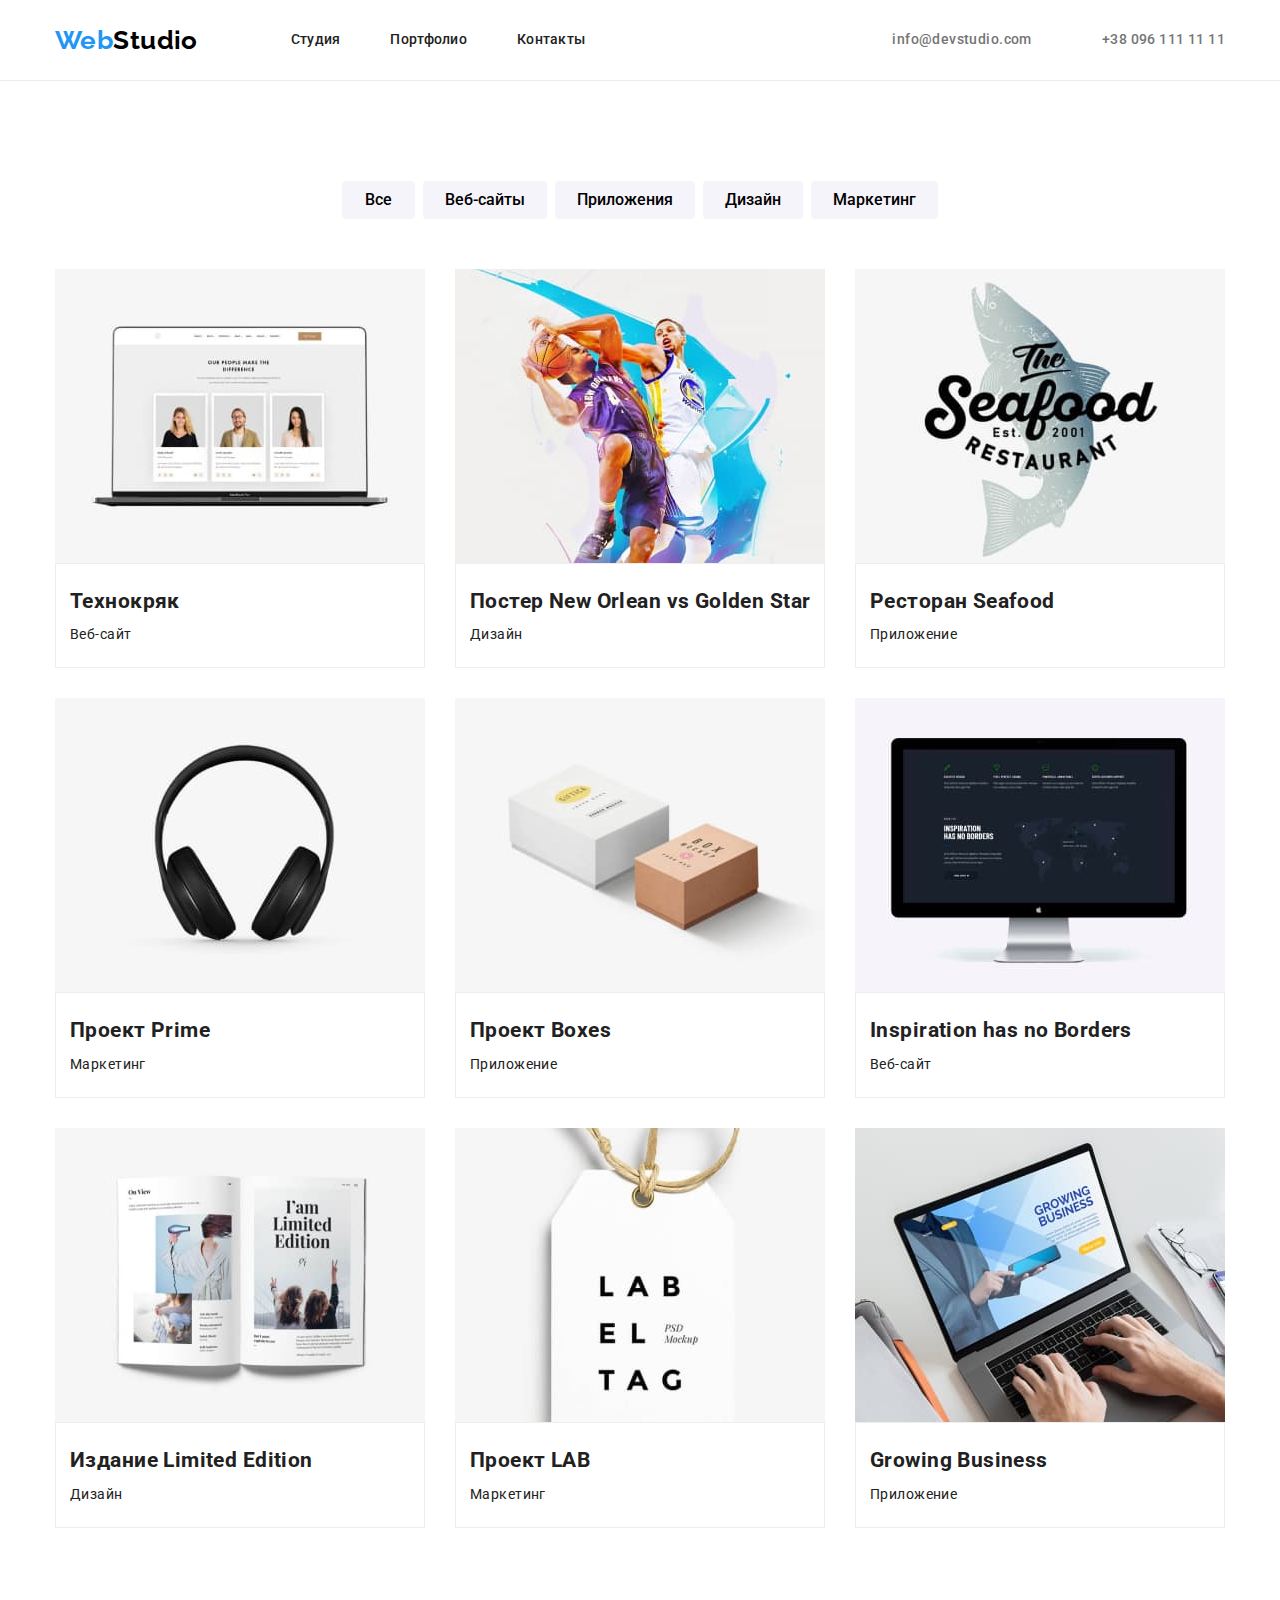
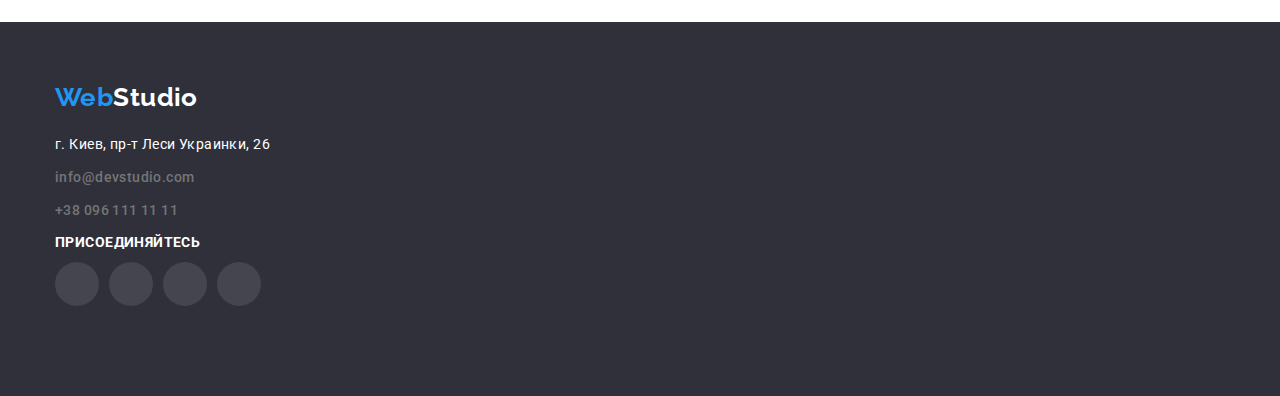
==== commit 105cfc35: "edit" ====
--- a/portfolio.html
+++ b/portfolio.html
@@ -14,8 +14,7 @@
 <body>
     <header class="header-redact">
         <div class="container">
-            <nav class="nav-redact">
-                <a href="./index.html" class="logo">Web<span class="logo-two">Studio</span></a>
+            <nav class="nav-redact"><a href="./index.html" class="logo">Web<span class="logo-two">Studio</span></a>
                 <ul class="header-list">
                     <li class="item"><a href="./index.html" class="header-buttons">Студия</a></li>
                     <li class="item"><a href="./portfolio.html" class="header-buttons">Портфолио</a></li>
@@ -23,8 +22,14 @@
                 </ul>
             </nav>
             <ul class="header-list-two">
-                <li class="item"><a href="mailto:info@devstudio.com" class="email">info@devstudio.com</a></li>
-                <li class="phone-contacts"><a href="tel:+380961111111" class="phone">+38 096 111 11 11</a></li>
+                <li class="item"><a href="mailto:info@devstudio.com" class="email"><svg class="email-envelope" width="16"
+                            height="12">
+                            <use href="./GoIT/hw-4/images/icons.svg#icon-envelope"></use>
+                        </svg>info@devstudio.com</a></li>
+                <li class="phone-contacts"><a href="tel:+380961111111" class="phone"><svg class="smartphone" width="10"
+                            height="16">
+                            <use href="./GoIT/hw-4/images/icons.svg#icon-smartphone"></use>
+                        </svg>+38 096 111 11 11</a></li>
             </ul>
         </div>
     </header>
@@ -125,6 +130,15 @@
                     <li><a href="tel:+380961111111" class="phone">+38 096 111 11 11</a></li>
                 </ul>
             </address>
+            <div>
+                <h2 class="join-footer">Присоединяйтесь</h2>
+                <ul class="media-footer-list">
+                    <li class="media-footer-li"><a href="" class="media-item-footer"><svg class="instagram-footer" width="20" height="20"><use href="./GoIT/hw-4/images/icons.svg#icon-instagram"></use></svg></a></li>
+                    <li class="media-footer-li"><a href="" class="media-item-footer"><svg class="twitter-footer" width="20" height="20"><use href="./GoIT/hw-4/images/icons.svg#icon-twitter"></use></svg></a></li>
+                    <li class="media-footer-li"><a href="" class="media-item-footer"><svg class="facebook-footer" width="20" height="20"><use href="./GoIT/hw-4/images/icons.svg#icon-facebook"></use></svg></a></li>
+                    <li class="media-footer-li"><a href="" class="media-item-footer"><svg class="linkedin-footer" width="20" height="20"><use href="./GoIT/hw-4/images/icons.svg#icon-linkedin"></use></svg></a></li>
+                </ul>
+            </div>
         </div>
     </footer>
 </body>
--- a/css/styles.css
+++ b/css/styles.css
@@ -8,6 +8,8 @@
     --for-one-white: #F5F4FA;
     --smth-grey: #EEEEEE;
     --for-header: #ECECEC;
+    --for-media: #AFB1B8;
+    
 }
 body {
     background-color: var(--background-colour);
@@ -56,7 +58,7 @@
 }
 
 .hero {
-    background-color: var(--grey-colour);
+    background-image: linear-gradient(rgba(47, 48, 58, 0.4), rgba(47, 48, 58, 0.4)), url(../GoIT/hw-4/images/hero.jpg);
     text-align: center;
     padding-bottom: 200px;
     padding-top: 200px;
@@ -91,7 +93,6 @@
     letter-spacing: 0.06em;
     text-transform: uppercase;
     color: var(--background-colour);
-    background-color: var(--grey-colour);
     margin-top: 0px;
     margin-bottom: 30px;
 
@@ -172,6 +173,25 @@
     display: inline-block;
 }
 
+.email-envelope {
+    margin-right: 10px;
+}
+
+.email-envelope:hover,
+.email-envelope:focus {
+    fill: var(--accent-text-colour);
+}
+
+.smartphone {
+    margin-right: 10px;
+}
+
+.smartphone:hover,
+.smartphone:focus {
+    fill: var(--accent-text-colour);
+}
+
+
 .phone:focus,
 .phone:hover{
     color: var(--accent-text-colour);
@@ -181,6 +201,7 @@
 .email:hover {
     color: var(--accent-text-colour);
 }
+
 
 .p-text {
     font-weight: 400;
@@ -197,6 +218,64 @@
     color: var(--light-grey-colour);
     text-align: center; 
     margin: 0;
+}
+
+.media-item-list {
+    display: flex;
+    margin-bottom: 30px;
+    margin-right: 10px;
+    align-items: center;
+    padding: 0;
+    margin-left: 26px;
+}
+
+.media-li {
+    margin-right: 10px;
+}
+
+.media-item {
+    width: 44px;
+    height: 44px;
+    border-radius: 50%;
+    background-color: var(--background-colour);
+    display: flex;
+    align-items: center;
+    justify-content: center;
+
+}
+
+.media-item-list:last-child {
+    margin-right: 0px;
+}
+
+.instagram, .twitter,
+.facebook, .linkedin {
+    fill: var(--for-media);
+}
+
+.media-item:hover,
+.media-item:focus {
+    background-color: var(--accent-text-colour);
+}
+
+.instagram:hover,
+.instagram:focus {
+    fill: var(--background-colour);
+}
+
+.twitter:hover,
+.twitter:focus {
+    fill: var(--background-colour);
+}
+
+.facebook:hover,
+.facebook:focus {
+    fill: var(--background-colour);
+}
+
+.linkedin:hover,
+.linkedin:focus {
+    fill: var(--background-colour);
 }
 
 .section-osobennosti {
@@ -238,6 +317,7 @@
     box-shadow: 0px 1px 3px rgba(0, 0, 0, 0.12), 0px 1px 1px rgba(0, 0, 0, 0.14), 0px 2px 1px rgba(0, 0, 0, 0.2);
     border-radius: 0px 0px 4px 4px;
 }
+
 .wwd-list {
     display: flex;
     margin-bottom: 0;
@@ -299,8 +379,7 @@
 
 .name-role {
     padding-top: 30px;
-    padding-bottom: 30px;
-
+    margin-bottom: 16px;
 }
 
 .name-surname {
@@ -324,6 +403,19 @@
     margin-right: 30px;
 }
 
+.antenna, .clock, .diagram, .astronaut {
+    margin: 25px 100px;
+
+}
+
+.diagram-fon, .clock-fon, .antenna-fon, .astronaut-fon {
+    background-color: var(--for-one-white);
+    display: flex;
+    align-items: center;
+    justify-content: center;
+    margin-bottom: 20px;
+}
+
 .our-sp {
     margin-top: 0;
     font-weight: 700;
@@ -339,6 +431,48 @@
 
 }
 
+.our-clients {
+    font-weight: 700;
+    font-size: 36px;
+    line-height: 1.17;
+    text-align: center;
+    letter-spacing: 0.03em;
+    margin: 0;
+    margin-bottom: 50px;
+    margin-top: 94px;
+}
+
+.clients-list {
+    display: flex;
+    margin-bottom: 94px;
+}
+
+.clients-svg {
+    margin: 16px 32px;
+    fill: var(--for-media);
+}
+
+.clients-svg:hover,
+.clients-svg:focus {
+    fill: var(--accent-text-colour);
+}
+
+
+.li-of-clients {
+    border: 1px solid var(--for-media);
+    border-radius: 4px;
+    margin-right: 30px;
+}
+
+.li-of-clients:last-child {
+    margin-right: 0;
+}
+
+.li-of-clients:hover, 
+.li-of-clients:focus {
+    border: 1px solid var(--accent-text-colour);
+}
+
 .li-fl {
     margin-bottom: 9px;
 }
@@ -347,7 +481,9 @@
     background-color: var(--grey-colour);
     padding-top: 60px;
     padding-bottom: 60px;
-}
+    display: flex;
+}
+
 .where {
     font-size: 14px;
     line-height: 1.7;
@@ -357,6 +493,77 @@
 
 .where:hover, .where:focus {
     color: var(--accent-text-colour);
+}
+
+.address-footer {
+    display: flex;
+}
+
+.join-footer {
+    font-weight: 700;
+    font-size: 14px;
+    line-height: 16px;
+    letter-spacing: 0.03em;
+    text-transform: uppercase;
+    color: var(--background-colour);
+}
+
+.media-footer-list {
+    display: flex;
+    margin-bottom: 30px;
+    align-items: center;
+    padding: 0;
+}
+
+.media-footer-li {
+    margin-right: 10px;
+}
+
+.media-footer-li:last-child {
+    margin-right: 0;
+}
+
+.media-item-footer {
+    width: 44px;
+    height: 44px;
+    border-radius: 50%;
+    background-color: rgba(255, 255, 255, 0.1);
+    display: flex;
+    align-items: center;
+    justify-content: center;
+
+}
+
+.media-item-footer:hover,
+.media-item-footer:focus {
+    background-color: var(--accent-text-colour);
+}
+
+.instagram-footer, .twitter-footer,
+.facebook-footer, .linkedin-footer {
+    fill: var(--background-colour);
+}
+
+
+.instagram-footer:focus,
+.instagram-footer:hover {
+    fill: var(--background-colour)
+}
+
+.twitter-footer:focus,
+.twitter-footer:hover {
+    fill: var(--background-colour)
+}
+
+
+.facebook-footer:focus,
+.facebook-footer:hover {
+    fill: var(--background-colour)
+}
+
+.linkedin-footer:focus,
+.linkedin-footer:hover {
+    fill: var(--background-colour)
 }
 
 .list-ptf {
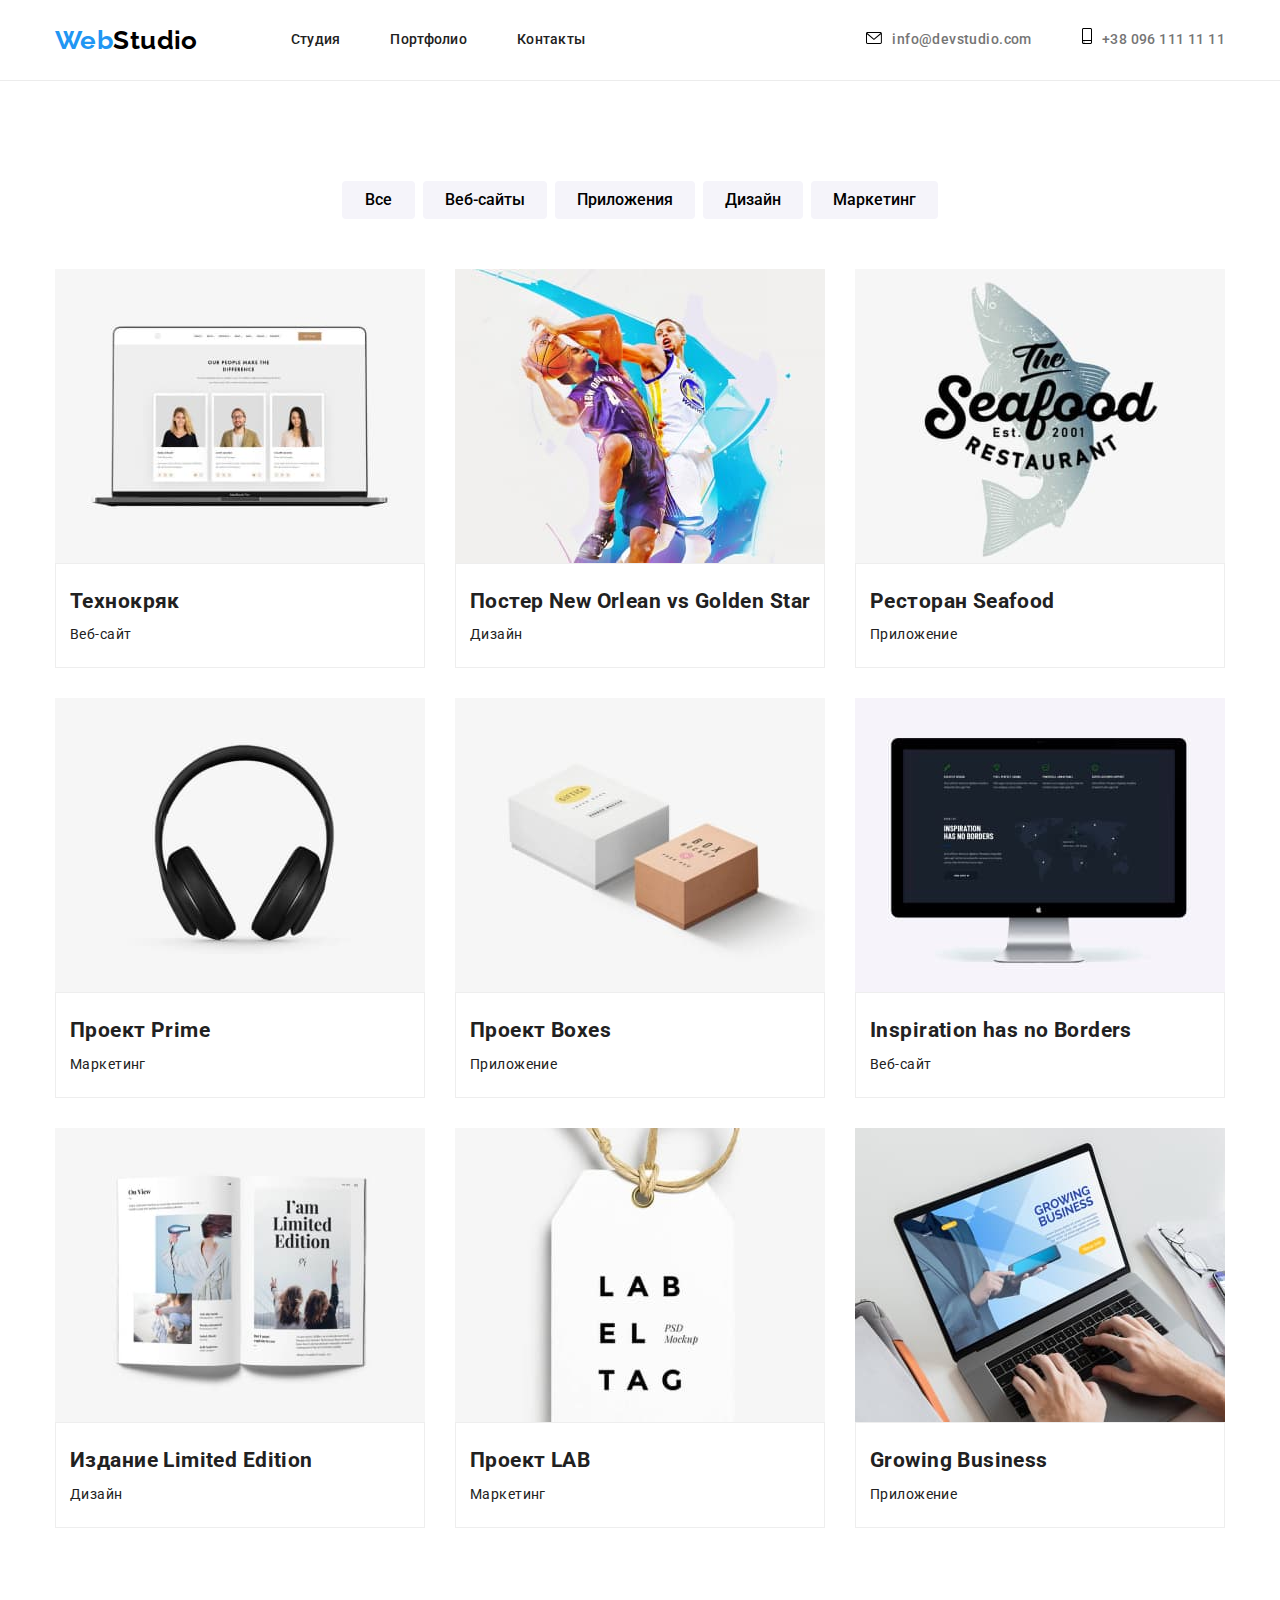
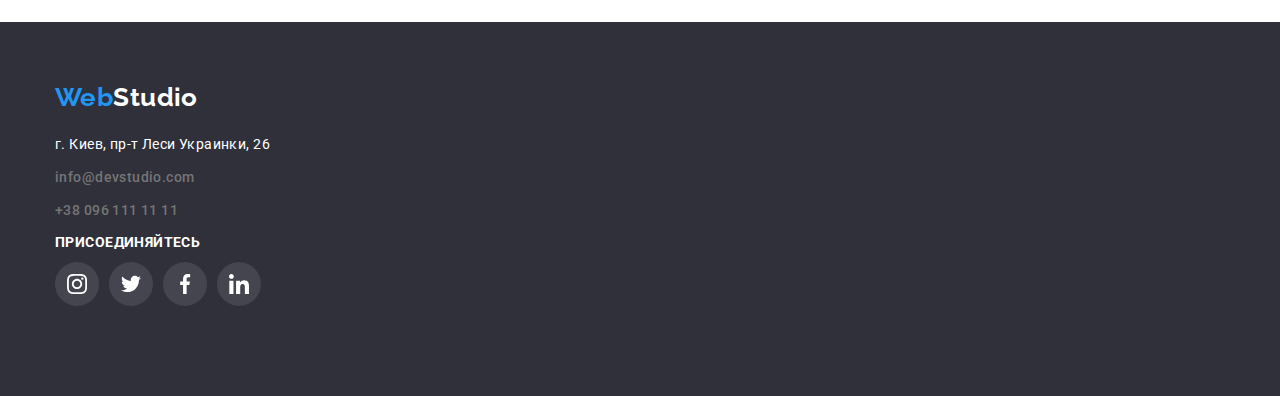
==== commit fd8f8873: "edit" ====
--- a/portfolio.html
+++ b/portfolio.html
@@ -24,11 +24,11 @@
             <ul class="header-list-two">
                 <li class="item"><a href="mailto:info@devstudio.com" class="email"><svg class="email-envelope" width="16"
                             height="12">
-                            <use href="./GoIT/hw-4/images/icons.svg#icon-envelope"></use>
+                            <use href="./images/icons.svg#icon-envelope"></use>
                         </svg>info@devstudio.com</a></li>
                 <li class="phone-contacts"><a href="tel:+380961111111" class="phone"><svg class="smartphone" width="10"
                             height="16">
-                            <use href="./GoIT/hw-4/images/icons.svg#icon-smartphone"></use>
+                            <use href="./images/icons.svg#icon-smartphone"></use>
                         </svg>+38 096 111 11 11</a></li>
             </ul>
         </div>
@@ -133,10 +133,10 @@
             <div>
                 <h2 class="join-footer">Присоединяйтесь</h2>
                 <ul class="media-footer-list">
-                    <li class="media-footer-li"><a href="" class="media-item-footer"><svg class="instagram-footer" width="20" height="20"><use href="./GoIT/hw-4/images/icons.svg#icon-instagram"></use></svg></a></li>
-                    <li class="media-footer-li"><a href="" class="media-item-footer"><svg class="twitter-footer" width="20" height="20"><use href="./GoIT/hw-4/images/icons.svg#icon-twitter"></use></svg></a></li>
-                    <li class="media-footer-li"><a href="" class="media-item-footer"><svg class="facebook-footer" width="20" height="20"><use href="./GoIT/hw-4/images/icons.svg#icon-facebook"></use></svg></a></li>
-                    <li class="media-footer-li"><a href="" class="media-item-footer"><svg class="linkedin-footer" width="20" height="20"><use href="./GoIT/hw-4/images/icons.svg#icon-linkedin"></use></svg></a></li>
+                    <li class="media-footer-li"><a href="" class="media-item-footer"><svg class="instagram-footer" width="20" height="20"><use href="./images/icons.svg#icon-instagram"></use></svg></a></li>
+                    <li class="media-footer-li"><a href="" class="media-item-footer"><svg class="twitter-footer" width="20" height="20"><use href="./images/icons.svg#icon-twitter"></use></svg></a></li>
+                    <li class="media-footer-li"><a href="" class="media-item-footer"><svg class="facebook-footer" width="20" height="20"><use href="./images/icons.svg#icon-facebook"></use></svg></a></li>
+                    <li class="media-footer-li"><a href="" class="media-item-footer"><svg class="linkedin-footer" width="20" height="20"><use href="./images/icons.svg#icon-linkedin"></use></svg></a></li>
                 </ul>
             </div>
         </div>
--- a/css/styles.css
+++ b/css/styles.css
@@ -58,7 +58,7 @@
 }
 
 .hero {
-    background-image: linear-gradient(rgba(47, 48, 58, 0.4), rgba(47, 48, 58, 0.4)), url(../GoIT/hw-4/images/hero.jpg);
+    background-image: linear-gradient(rgba(47, 48, 58, 0.4), rgba(47, 48, 58, 0.4)), url(./images/hero.jpg);
     text-align: center;
     padding-bottom: 200px;
     padding-top: 200px;
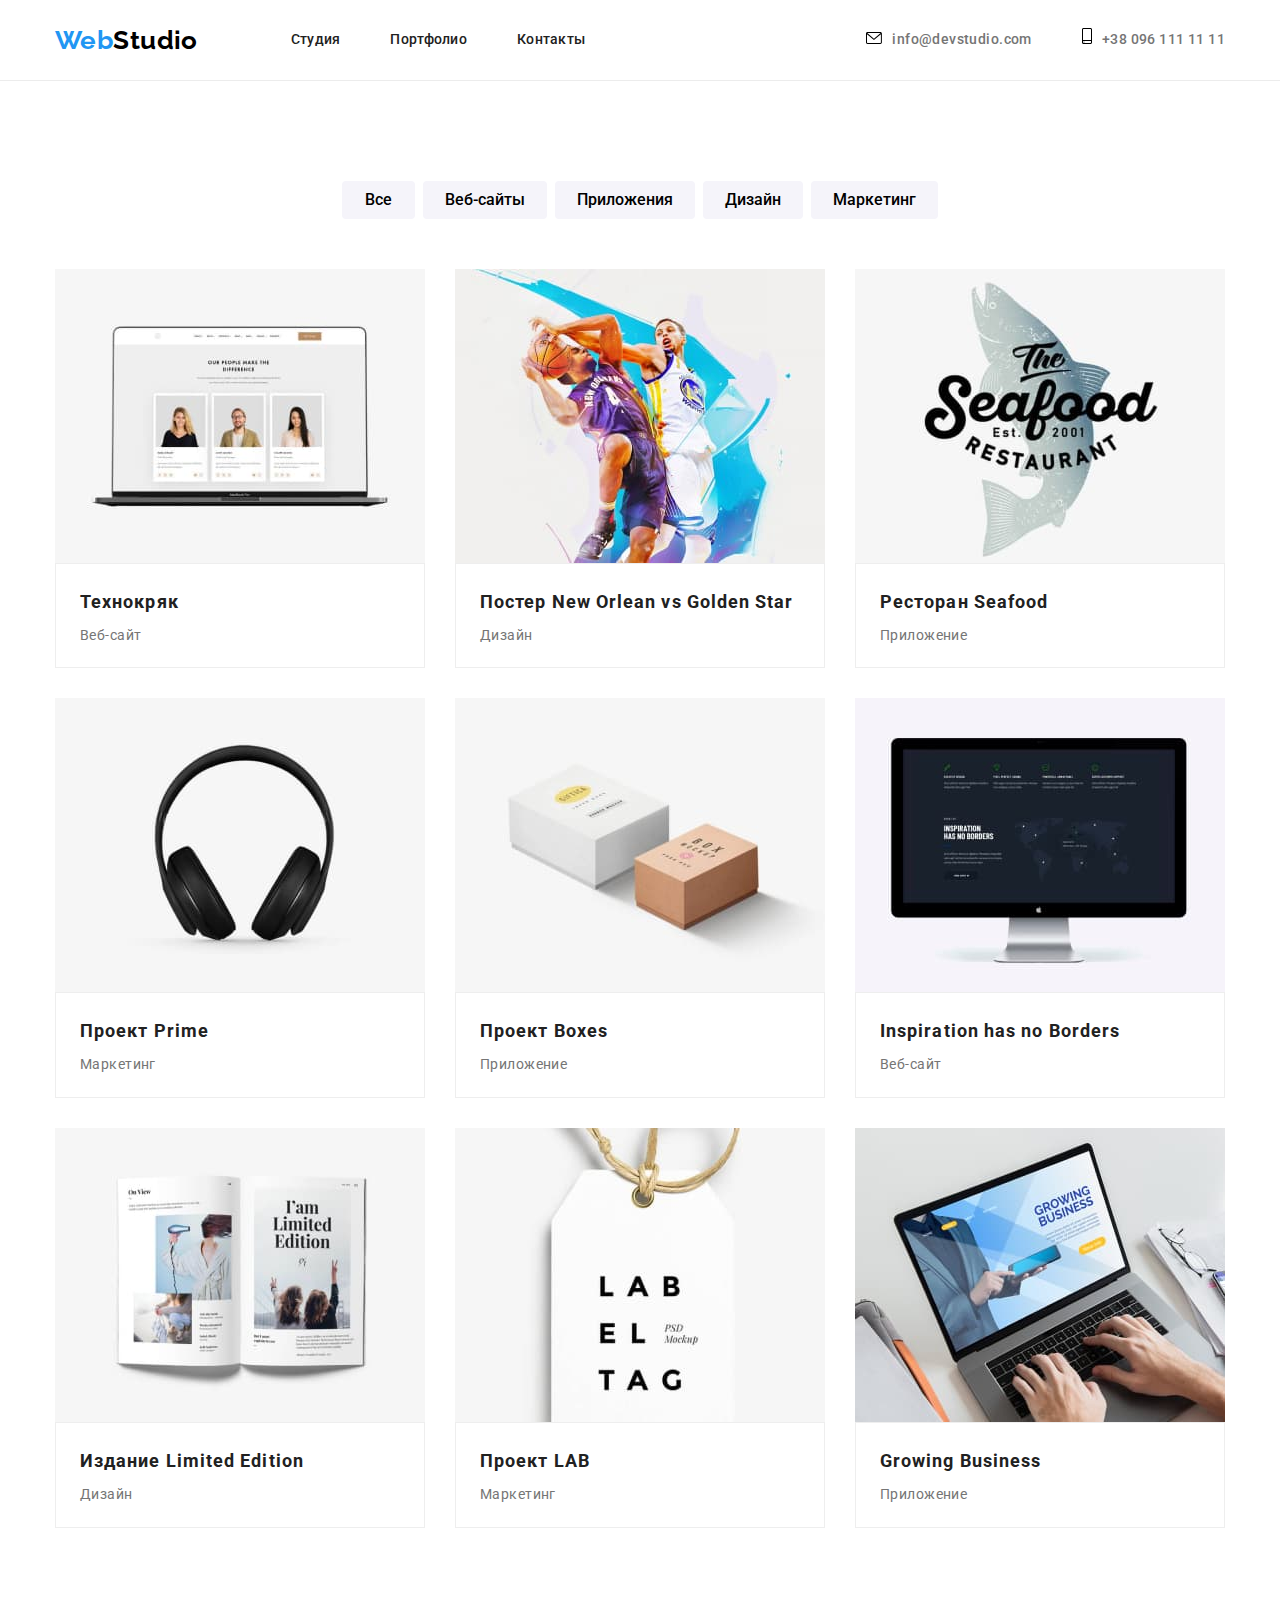
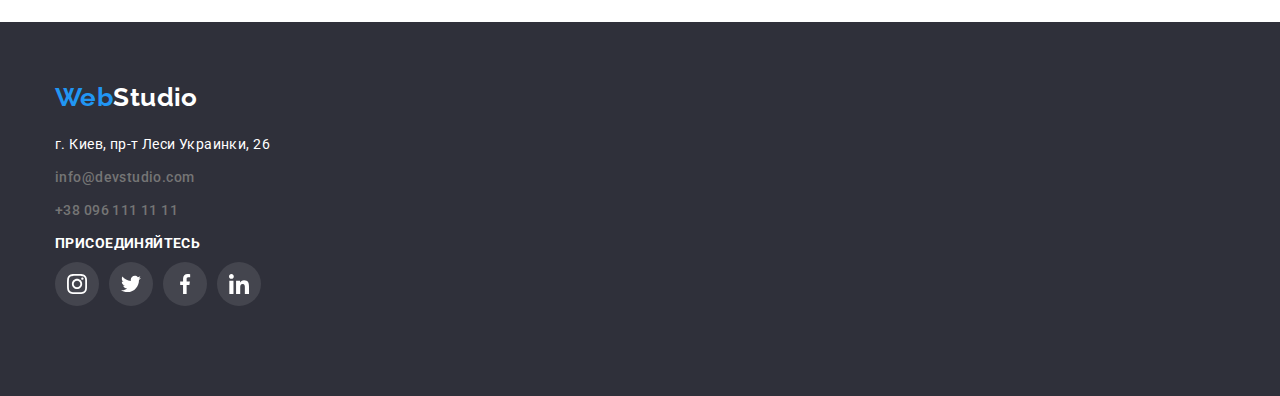
==== commit 2ba80f9c: "edit" ====
--- a/portfolio.html
+++ b/portfolio.html
@@ -52,67 +52,69 @@
             
                 
                     <ul class="works-list">
-                        <li class="works-list-item"><img src="./images/portf1.jpg" alt="Ноутбук с открытым веб-сайтом" width="370"
-                                height="294">
+                        <li class="works-list-item">
+                            <a href="#"><img src="./images/portf1.jpg" alt="Ноутбук с открытым веб-сайтом" width="370" height="294">
                             <div class="div-wl">
-                                <h2 class="h2-div-wl">Технокряк</h2>
+                                <h2 class="portfolio-title">Технокряк</h2>
                                 <p class="colour-type-of-work">Веб-сайт</p>
-                            </div>
+                            </div></a>
                         </li>
-                        <li class="works-list-item"><img src="./images/portf2.jpg" alt="Два баскетболиста на постере" width="370"
-                                height="294">
+                        <li class="works-list-item">
+                            <a href="#"><img src="./images/portf2.jpg" alt="Два баскетболиста на постере" width="370" height="294">
                             <div class="div-wl">
-                                <h2 class="h2-div-wl">Постер New Orlean vs Golden Star</h2>
+                                <h2 class="portfolio-title">Постер New Orlean vs Golden Star</h2>
                                 <p class="colour-type-of-work">Дизайн</p>
-                            </div>
+                            </div></a>
                         </li>
-                        <li class="works-list-item"><img src="./images/portf3.jpg" alt="Логотип ресторана морской еды" width="370"
-                                height="294">
+                        <li class="works-list-item">
+                            <a href="#"><img src="./images/portf3.jpg" alt="Логотип ресторана морской еды" width="370" height="294">
                             <div class="div-wl">
-                                <h2 class="h2-div-wl">Ресторан Seafood</h2>
+                                <h2 class="portfolio-title">Ресторан Seafood</h2>
                                 <p class="colour-type-of-work">Приложение</p>
-                            </div>
+                            </div></a>
                         </li>
-                        <li class="works-list-item"><img src="./images/portf4.jpg" alt="Наушники" width="370" height="294">
+                        <li class="works-list-item">
+                            <a href="#">
+                                <img src="./images/portf4.jpg" alt="Наушники" width="370" height="294">
+                                <div class="div-wl">
+                                    <h2 class="portfolio-title">Проект Prime</h2>
+                                    <p class="colour-type-of-work">Маркетинг</p>
+                                </div>
+                            </a>
+                        </li>
+                        <li class="works-list-item"><a href="#"><img src="./images/portf5.jpg" alt="Две коробки одна перед другой" width="370" height="294">
+                        <div class="div-wl">
+                            <h2 class="portfolio-title">Проект Boxes</h2>
+                            <p class="colour-type-of-work">Приложение</p>
+                        </div></a>
+                        </li>
+                        <li class="works-list-item">
+                            <a href="#"><img src="./images/portf6.jpg" alt="Макбук с открытым веб-сайтом" width="370" height="294">
                             <div class="div-wl">
-                                <h2 class="h2-div-wl">Проект Prime</h2>
+                                <h2 class="portfolio-title">Inspiration has no Borders</h2>
+                                <p class="colour-type-of-work">Веб-сайт</p>
+                            </div></a>
+                        </li>
+                        <li class="works-list-item">
+                            <a href="#"><img src="./images/portf7.jpg" alt="Открытый глянцевый журнал" width="370" height="294">
+                            <div class="div-wl">
+                                <h2 class="portfolio-title">Издание Limited Edition</h2>
+                                <p class="colour-type-of-work">Дизайн</p>
+                            </div></a>
+                        </li>
+                        <li class="works-list-item">
+                            <a href="#"><img src="./images/portf8.jpg" alt="Бирка с примером дизайна" width="370" height="294">
+                            <div class="div-wl">
+                                <h2 class="portfolio-title">Проект LAB</h2>
                                 <p class="colour-type-of-work">Маркетинг</p>
-                            </div>
+                            </div></a>
                         </li>
-                        <li class="works-list-item"><img src="./images/portf5.jpg" alt="Две коробки одна перед другой" width="370"
-                                height="294">
+                        <li class="works-list-item">
+                            <a href="#"><img src="./images/portf9.jpg" alt="Человек перед открытым ноутбуком с примером сайта" width="370" height="294">
                             <div class="div-wl">
-                                <h2 class="h2-div-wl">Проект Boxes</h2>
+                                <h2 class="portfolio-title">Growing Business</h2>
                                 <p class="colour-type-of-work">Приложение</p>
-                            </div>
-                        </li>
-                        <li class="works-list-item"><img src="./images/portf6.jpg" alt="Макбук с открытым веб-сайтом" width="370"
-                                height="294">
-                            <div class="div-wl">
-                                <h2 class="h2-div-wl">Inspiration has no Borders</h2>
-                                <p class="colour-type-of-work">Веб-сайт</p>
-                            </div>
-                        </li>
-                        <li class="works-list-item"><img src="./images/portf7.jpg" alt="Открытый глянцевый журнал" width="370"
-                                height="294">
-                            <div class="div-wl">
-                                <h2 class="h2-div-wl">Издание Limited Edition</h2>
-                                <p class="colour-type-of-work">Дизайн</p>
-                            </div>
-                        </li>
-                        <li class="works-list-item"><img src="./images/portf8.jpg" alt="Бирка с примером дизайна" width="370"
-                                height="294">
-                            <div class="div-wl">
-                                <h2 class="h2-div-wl">Проект LAB</h2>
-                                <p class="colour-type-of-work">Маркетинг</p>
-                            </div>
-                        </li>
-                        <li class="works-list-item"><img src="./images/portf9.jpg"
-                                alt="Человек перед открытым ноутбуком с примером сайта" width="370" height="294">
-                            <div class="div-wl">
-                                <h2 class="h2-div-wl">Growing Business</h2>
-                                <p class="colour-type-of-work">Приложение</p>
-                            </div>
+                            </div></a>
                         </li>
                     </ul>
                 </div>
--- a/css/styles.css
+++ b/css/styles.css
@@ -58,7 +58,7 @@
 }
 
 .hero {
-    background-image: linear-gradient(rgba(47, 48, 58, 0.4), rgba(47, 48, 58, 0.4)), url(./images/hero.jpg);
+    background-image: linear-gradient(rgba(47, 48, 58, 0.4), rgba(47, 48, 58, 0.4)), url(../images/hero.jpg);
     text-align: center;
     padding-bottom: 200px;
     padding-top: 200px;
@@ -100,6 +100,7 @@
 }
 
 ul {
+    padding: 0;
     margin: 0;
     list-style: none;
 }
@@ -304,11 +305,11 @@
     display: flex;
 }
 
-.ot-list .team-item {
+.ot-list .team-item:not(:last-child) {
     margin-right: 30px;
 }
 
-.team-item :last-child {
+.team-item:last-child {
     margin-right: 0;
 }
 
@@ -473,7 +474,7 @@
     border: 1px solid var(--accent-text-colour);
 }
 
-.li-fl {
+.li-fl:not(:last-child) {
     margin-bottom: 9px;
 }
 
@@ -612,17 +613,24 @@
 
 }
 
+.works-list-item:hover,
+.works-list-item:focus {
+    box-shadow: 0px 1px 1px rgba(0, 0, 0, 0.12), 0px 4px 4px rgba(0, 0, 0, 0.06), 1px 4px 6px rgba(0, 0, 0, 0.16);
+}
+
 .div-wl {
-    padding-top: 20px;
-    padding-bottom: 20px;
+    padding: 20px 24px;
     border: 1px solid var(--smth-grey);
 }
 
-.h2-div-wl {
+.portfolio-title {
+    font-size: 18px;
+    line-height: 2;
+    letter-spacing: 0.06em;
     margin-top: 0;
     margin-bottom: 4px;
-    padding-left: 14px;
     text-align: start;
+    color: var(--primary-text-colour);
 }
 
 .buttons-ptf:hover,
@@ -634,8 +642,7 @@
 }
 
 .colour-type-of-work {
-    column-rule-color: var(--light-grey-colour);
+    color: var(--light-grey-colour);
     margin: 0;
     text-align: start;
-    padding-left: 14px;
-}
+}
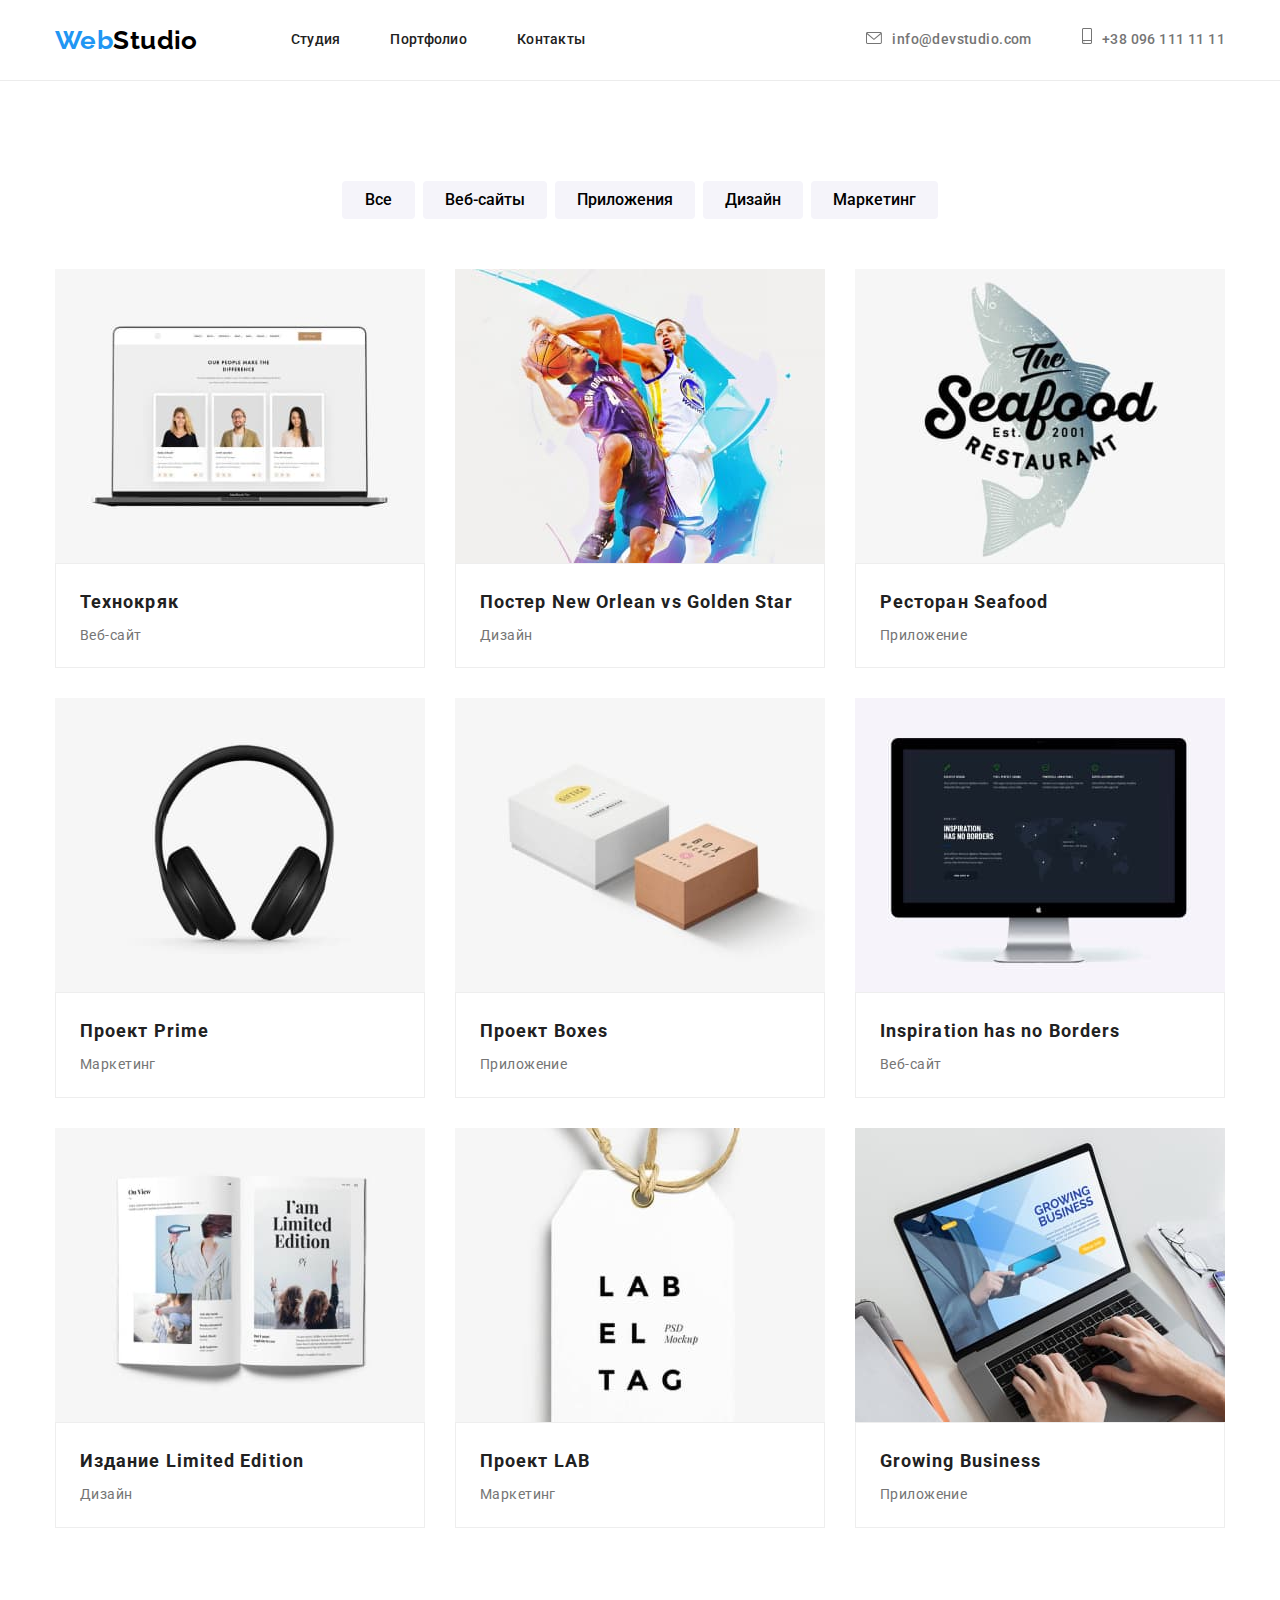
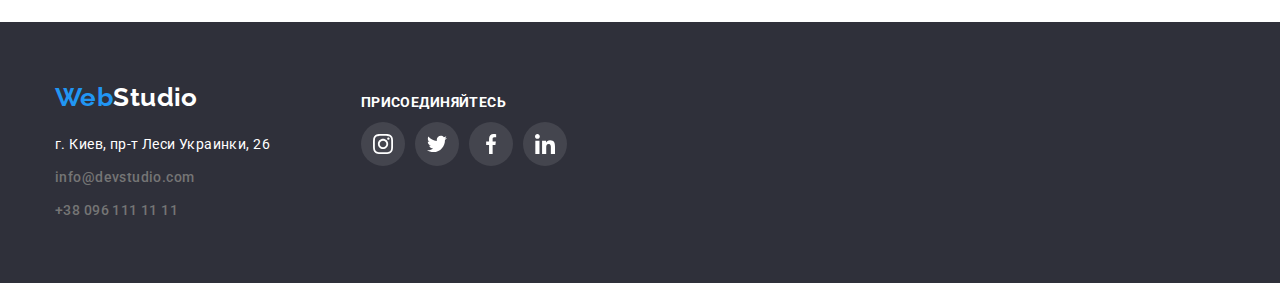
==== commit bc139662: "edit html + css" ====
--- a/portfolio.html
+++ b/portfolio.html
@@ -53,28 +53,28 @@
                 
                     <ul class="works-list">
                         <li class="works-list-item">
-                            <a href="#"><img src="./images/portf1.jpg" alt="Ноутбук с открытым веб-сайтом" width="370" height="294">
+                            <a href="#" class="works-list-link"><img src="./images/portf1.jpg" alt="Ноутбук с открытым веб-сайтом" width="370" height="294">
                             <div class="div-wl">
                                 <h2 class="portfolio-title">Технокряк</h2>
                                 <p class="colour-type-of-work">Веб-сайт</p>
                             </div></a>
                         </li>
                         <li class="works-list-item">
-                            <a href="#"><img src="./images/portf2.jpg" alt="Два баскетболиста на постере" width="370" height="294">
+                            <a href="#" class="works-list-link"><img src="./images/portf2.jpg" alt="Два баскетболиста на постере" width="370" height="294">
                             <div class="div-wl">
                                 <h2 class="portfolio-title">Постер New Orlean vs Golden Star</h2>
                                 <p class="colour-type-of-work">Дизайн</p>
                             </div></a>
                         </li>
                         <li class="works-list-item">
-                            <a href="#"><img src="./images/portf3.jpg" alt="Логотип ресторана морской еды" width="370" height="294">
+                            <a href="#" class="works-list-link"><img src="./images/portf3.jpg" alt="Логотип ресторана морской еды" width="370" height="294">
                             <div class="div-wl">
                                 <h2 class="portfolio-title">Ресторан Seafood</h2>
                                 <p class="colour-type-of-work">Приложение</p>
                             </div></a>
                         </li>
                         <li class="works-list-item">
-                            <a href="#">
+                            <a href="#" class="works-list-link">
                                 <img src="./images/portf4.jpg" alt="Наушники" width="370" height="294">
                                 <div class="div-wl">
                                     <h2 class="portfolio-title">Проект Prime</h2>
@@ -82,35 +82,35 @@
                                 </div>
                             </a>
                         </li>
-                        <li class="works-list-item"><a href="#"><img src="./images/portf5.jpg" alt="Две коробки одна перед другой" width="370" height="294">
+                        <li class="works-list-item"><a href="#" class="works-list-link"><img src="./images/portf5.jpg" alt="Две коробки одна перед другой" width="370" height="294">
                         <div class="div-wl">
                             <h2 class="portfolio-title">Проект Boxes</h2>
                             <p class="colour-type-of-work">Приложение</p>
                         </div></a>
                         </li>
                         <li class="works-list-item">
-                            <a href="#"><img src="./images/portf6.jpg" alt="Макбук с открытым веб-сайтом" width="370" height="294">
+                            <a href="#" class="works-list-link"><img src="./images/portf6.jpg" alt="Макбук с открытым веб-сайтом" width="370" height="294">
                             <div class="div-wl">
                                 <h2 class="portfolio-title">Inspiration has no Borders</h2>
                                 <p class="colour-type-of-work">Веб-сайт</p>
                             </div></a>
                         </li>
                         <li class="works-list-item">
-                            <a href="#"><img src="./images/portf7.jpg" alt="Открытый глянцевый журнал" width="370" height="294">
+                            <a href="#" class="works-list-link"><img src="./images/portf7.jpg" alt="Открытый глянцевый журнал" width="370" height="294">
                             <div class="div-wl">
                                 <h2 class="portfolio-title">Издание Limited Edition</h2>
                                 <p class="colour-type-of-work">Дизайн</p>
                             </div></a>
                         </li>
                         <li class="works-list-item">
-                            <a href="#"><img src="./images/portf8.jpg" alt="Бирка с примером дизайна" width="370" height="294">
+                            <a href="#" class="works-list-link"><img src="./images/portf8.jpg" alt="Бирка с примером дизайна" width="370" height="294">
                             <div class="div-wl">
                                 <h2 class="portfolio-title">Проект LAB</h2>
                                 <p class="colour-type-of-work">Маркетинг</p>
                             </div></a>
                         </li>
                         <li class="works-list-item">
-                            <a href="#"><img src="./images/portf9.jpg" alt="Человек перед открытым ноутбуком с примером сайта" width="370" height="294">
+                            <a href="#" class="works-list-link"><img src="./images/portf9.jpg" alt="Человек перед открытым ноутбуком с примером сайта" width="370" height="294">
                             <div class="div-wl">
                                 <h2 class="portfolio-title">Growing Business</h2>
                                 <p class="colour-type-of-work">Приложение</p>
@@ -123,15 +123,16 @@
 
     <footer class="section-footer">
         <div class="container">
-            <a href="./index.html" class="logo">Web<span class="logo-three">Studio</span></a>
-            <address>
-                <ul class="footer-list">
-                    <li class="li-fl"><a href="https://goo.gl/maps/CPtrU1FHBa2aNyZL9" target="_blank" rel="noopener noreferrer nofollow"
-                            class="where">г. Киев, пр-т Леси Украинки, 26</a></li>
-                    <li class="li-fl"><a href="mailto:info@devstudio.com" class="email">info@devstudio.com</a></li>
-                    <li><a href="tel:+380961111111" class="phone">+38 096 111 11 11</a></li>
-                </ul>
-            </address>
+            <div class="div-section-footer">
+                <a href="./index.html" class="logo">Web<span class="logo-three">Studio</span></a>
+                <address>
+                    <ul class="footer-list">
+                        <li class="li-fl"><a href="https://goo.gl/maps/CPtrU1FHBa2aNyZL9" target="_blank" rel="noopener noreferrer nofollow" class="where">г. Киев, пр-т Леси Украинки, 26</a></li>
+                        <li class="li-fl"><a href="mailto:info@devstudio.com" class="email">info@devstudio.com</a></li>
+                        <li><a href="tel:+380961111111" class="phone">+38 096 111 11 11</a></li>
+                    </ul>
+                </address>
+            </div>
             <div>
                 <h2 class="join-footer">Присоединяйтесь</h2>
                 <ul class="media-footer-list">
--- a/css/styles.css
+++ b/css/styles.css
@@ -172,15 +172,11 @@
     color: var(--light-grey-colour);
     font-weight: 500;
     display: inline-block;
+    fill: currentColor;
 }
 
 .email-envelope {
     margin-right: 10px;
-}
-
-.email-envelope:hover,
-.email-envelope:focus {
-    fill: var(--accent-text-colour);
 }
 
 .smartphone {
@@ -239,6 +235,8 @@
     height: 44px;
     border-radius: 50%;
     background-color: var(--background-colour);
+    color: var(--for-media);
+    fill: currentColor;
     display: flex;
     align-items: center;
     justify-content: center;
@@ -249,14 +247,11 @@
     margin-right: 0px;
 }
 
-.instagram, .twitter,
-.facebook, .linkedin {
-    fill: var(--for-media);
-}
 
 .media-item:hover,
 .media-item:focus {
     background-color: var(--accent-text-colour);
+    color: var(--background-colour);
 }
 
 .instagram:hover,
@@ -287,6 +282,12 @@
     padding-bottom: 94px;
     padding-top: 100px;
 }
+
+.works-list-link:focus, 
+.works-list-link:hover {
+    box-shadow: 0px 1px 1px rgba(0, 0, 0, 0.12), 0px 4px 4px rgba(0, 0, 0, 0.06), 1px 4px 6px rgba(0, 0, 0, 0.16);
+}
+
 .our-team, .what-we-do, .nashi-osobennosti {
     font-weight: 700;
     font-size: 36px;
@@ -354,6 +355,11 @@
     margin: 0 auto;
 }
 
+.section-footer .container {
+    display: flex;
+    justify-items: baseline;
+}
+
 .hero-container {
     width: 696px;
 }
@@ -404,13 +410,11 @@
     margin-right: 30px;
 }
 
-.antenna, .clock, .diagram, .astronaut {
-    margin: 25px 100px;
-
-}
 
 .diagram-fon, .clock-fon, .antenna-fon, .astronaut-fon {
     background-color: var(--for-one-white);
+    width: 70px;
+    height: 70px;
     display: flex;
     align-items: center;
     justify-content: center;
@@ -440,22 +444,37 @@
     letter-spacing: 0.03em;
     margin: 0;
     margin-bottom: 50px;
-    margin-top: 94px;
-}
-
-.clients-list {
-    display: flex;
-    margin-bottom: 94px;
-}
-
-.clients-svg {
-    margin: 16px 32px;
-    fill: var(--for-media);
+}
+
+
+.clients {
+    padding-top: 94px;
+    padding-bottom: 94px;
+}
+
+.clients-list
+ {
+    display: flex;
+}
+
+.link-of-clients-list {
+    width: 100%;
+    height: 100%;
+    display: flex;
+    align-items: center;
+    justify-content: center;
+    color: var(--for-media);
+    fill: currentColor;
+}
+
+.link-of-clients-list:hover, 
+.link-of-clients-list:focus {
+    color: var(--accent-text-colour);
 }
 
 .clients-svg:hover,
 .clients-svg:focus {
-    fill: var(--accent-text-colour);
+    fill: currentColor;
 }
 
 
@@ -463,6 +482,8 @@
     border: 1px solid var(--for-media);
     border-radius: 4px;
     margin-right: 30px;
+    width: 170px;
+    height: 92px;
 }
 
 .li-of-clients:last-child {
@@ -472,6 +493,7 @@
 .li-of-clients:hover, 
 .li-of-clients:focus {
     border: 1px solid var(--accent-text-colour);
+
 }
 
 .li-fl:not(:last-child) {
@@ -494,6 +516,10 @@
 
 .where:hover, .where:focus {
     color: var(--accent-text-colour);
+}
+
+.div-section-footer {
+    margin-right: 70px;
 }
 
 .address-footer {
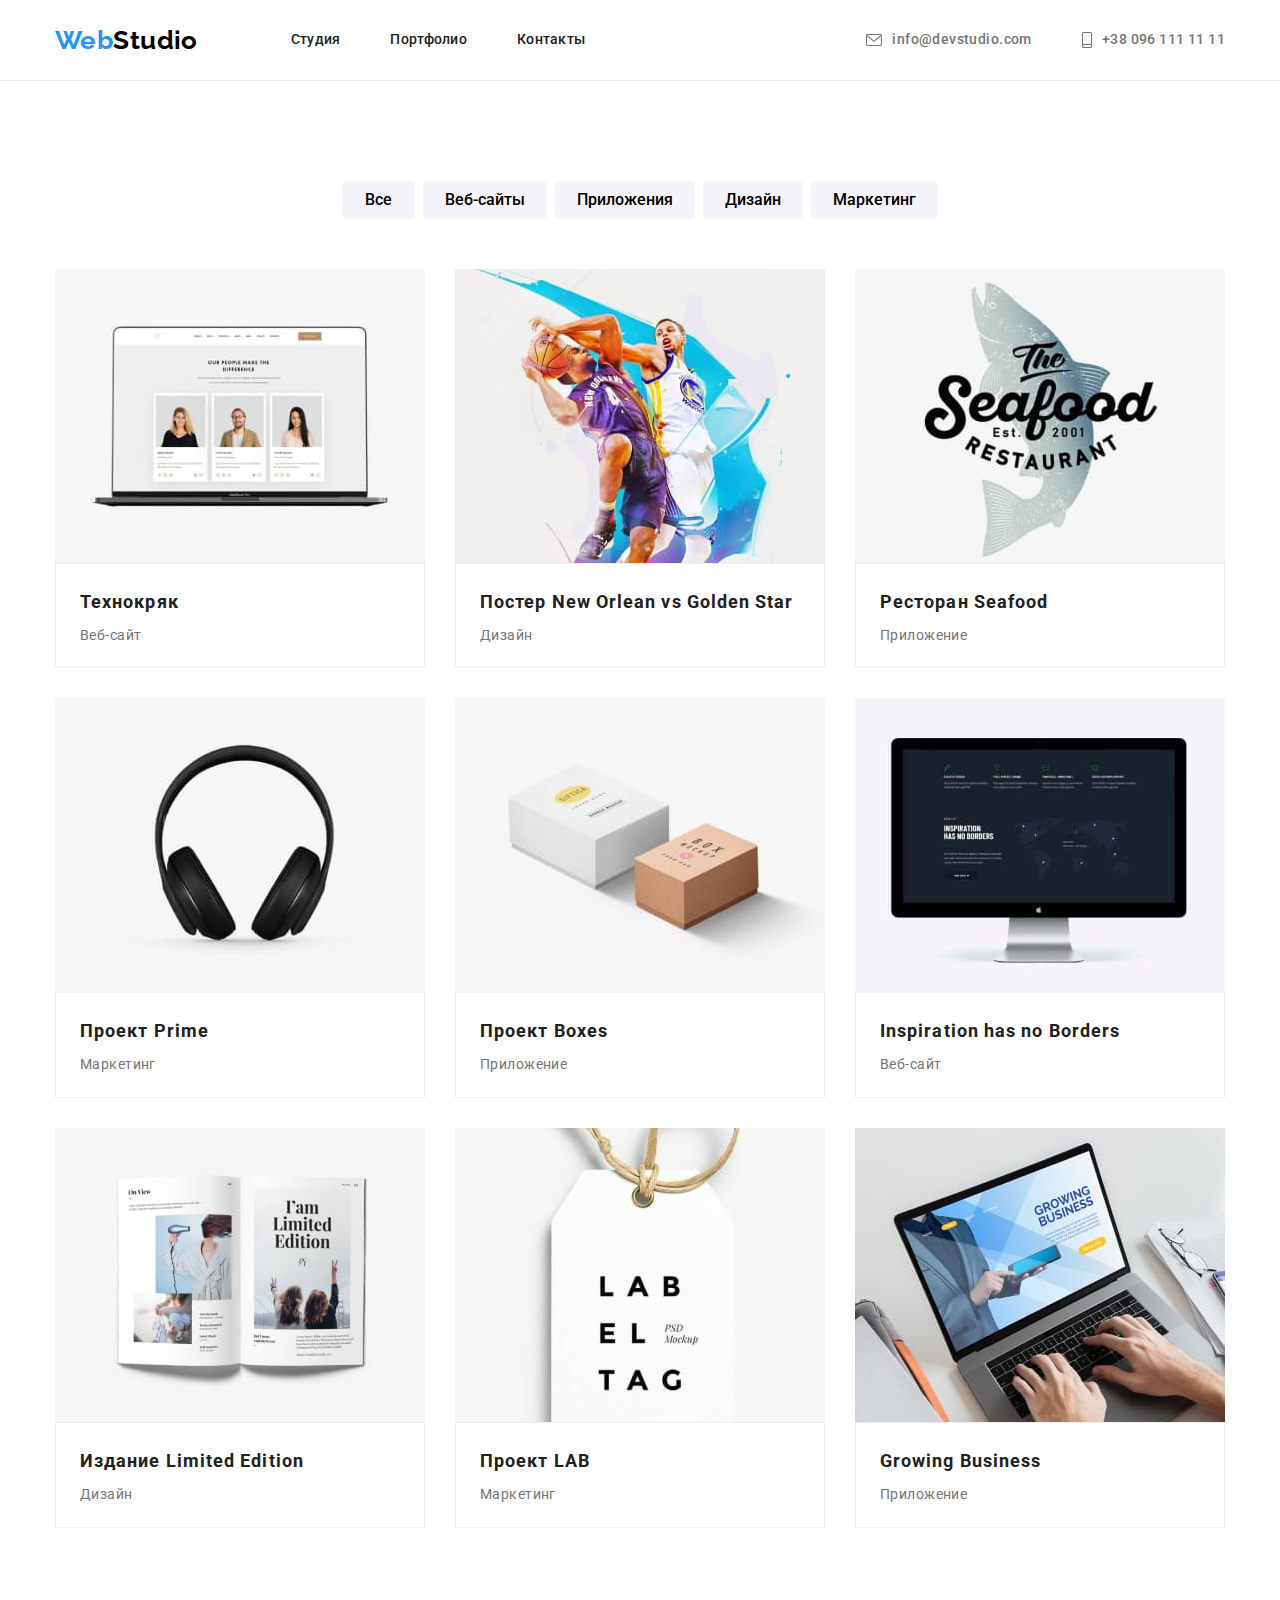
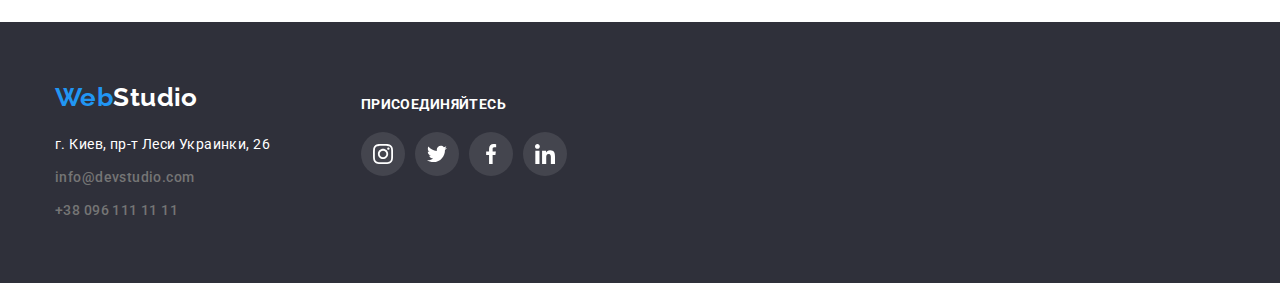
==== commit 20a2744d: "edit css and html" ====
--- a/portfolio.html
+++ b/portfolio.html
@@ -134,7 +134,7 @@
                 </address>
             </div>
             <div>
-                <h2 class="join-footer">Присоединяйтесь</h2>
+                <p class="join-footer">Присоединяйтесь</h2>
                 <ul class="media-footer-list">
                     <li class="media-footer-li"><a href="" class="media-item-footer"><svg class="instagram-footer" width="20" height="20"><use href="./images/icons.svg#icon-instagram"></use></svg></a></li>
                     <li class="media-footer-li"><a href="" class="media-item-footer"><svg class="twitter-footer" width="20" height="20"><use href="./images/icons.svg#icon-twitter"></use></svg></a></li>
--- a/css/styles.css
+++ b/css/styles.css
@@ -171,7 +171,8 @@
 .phone, .email {
     color: var(--light-grey-colour);
     font-weight: 500;
-    display: inline-block;
+    display: flex;
+    align-items: center;
     fill: currentColor;
 }
 
@@ -413,8 +414,8 @@
 
 .diagram-fon, .clock-fon, .antenna-fon, .astronaut-fon {
     background-color: var(--for-one-white);
-    width: 70px;
-    height: 70px;
+    width: 270px;
+    height: 120px;
     display: flex;
     align-items: center;
     justify-content: center;
@@ -530,6 +531,7 @@
     font-weight: 700;
     font-size: 14px;
     line-height: 16px;
+    margin-bottom: 20px;
     letter-spacing: 0.03em;
     text-transform: uppercase;
     color: var(--background-colour);
